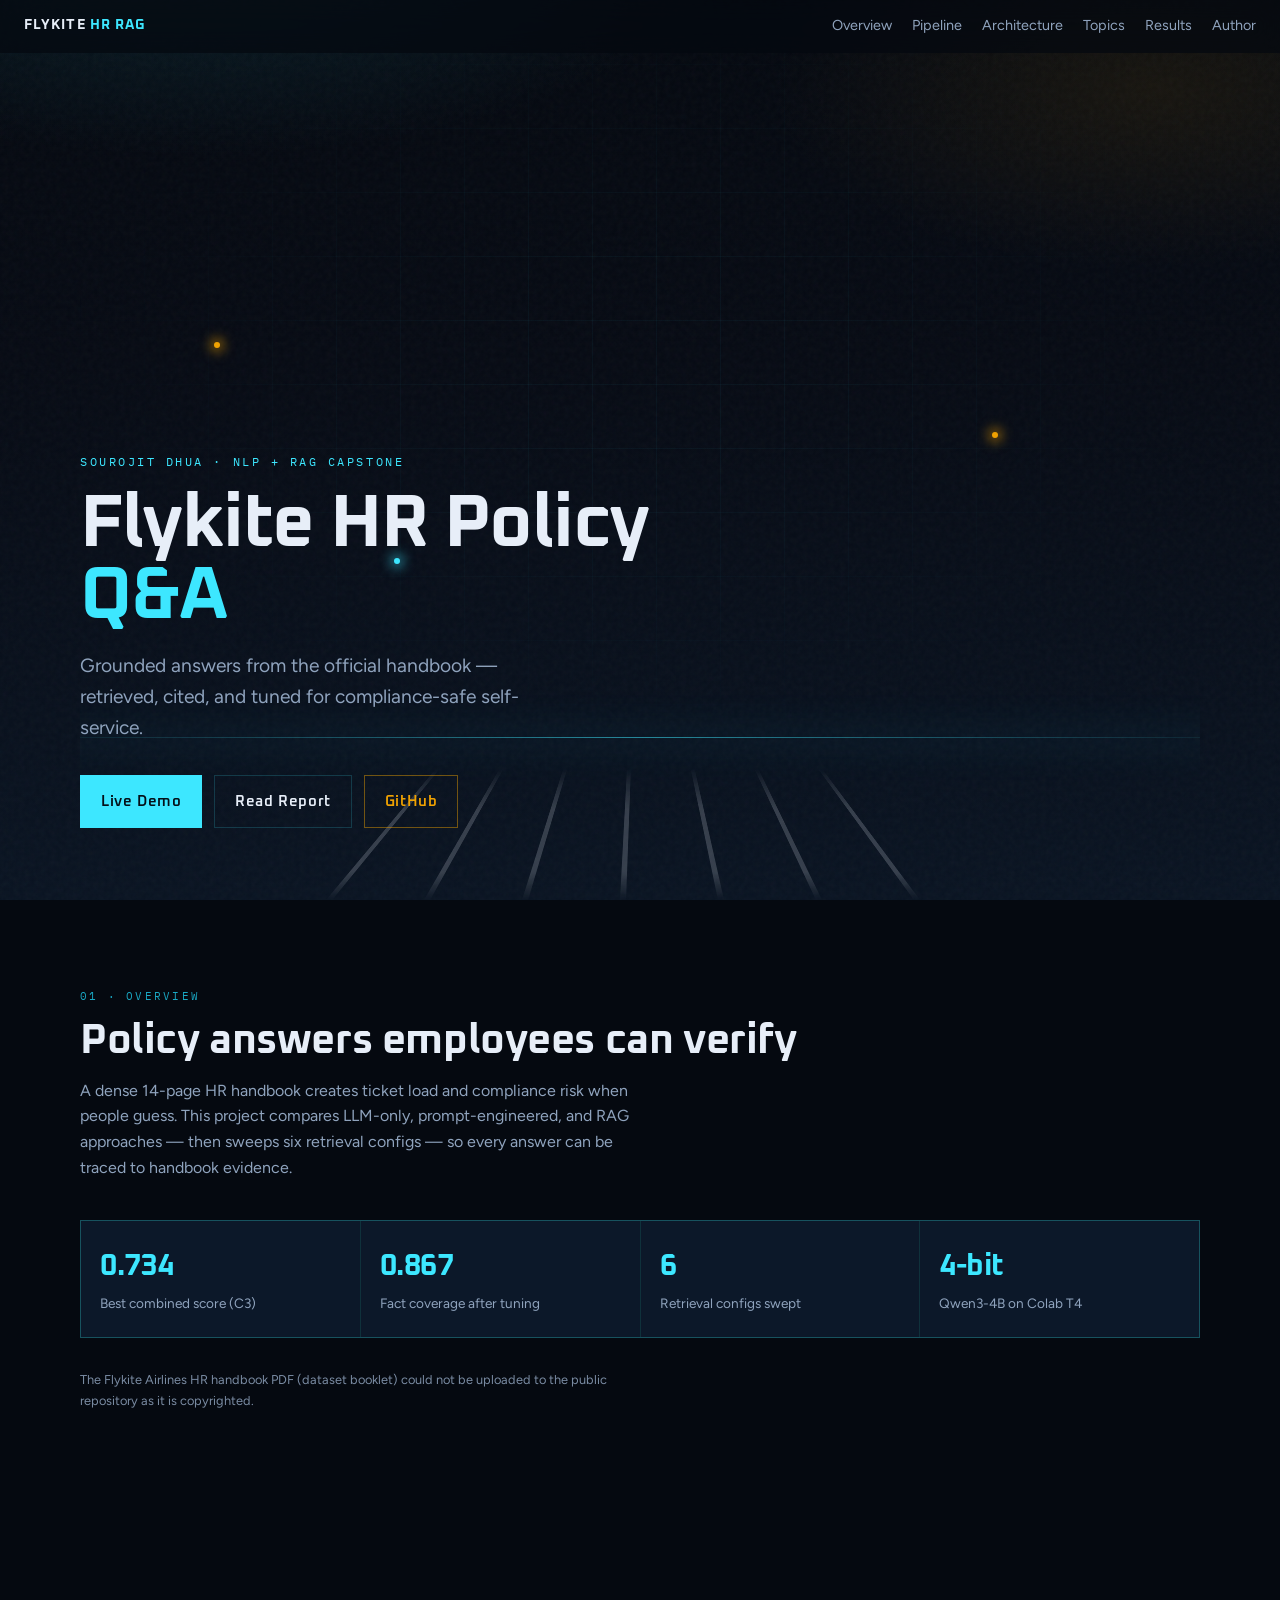
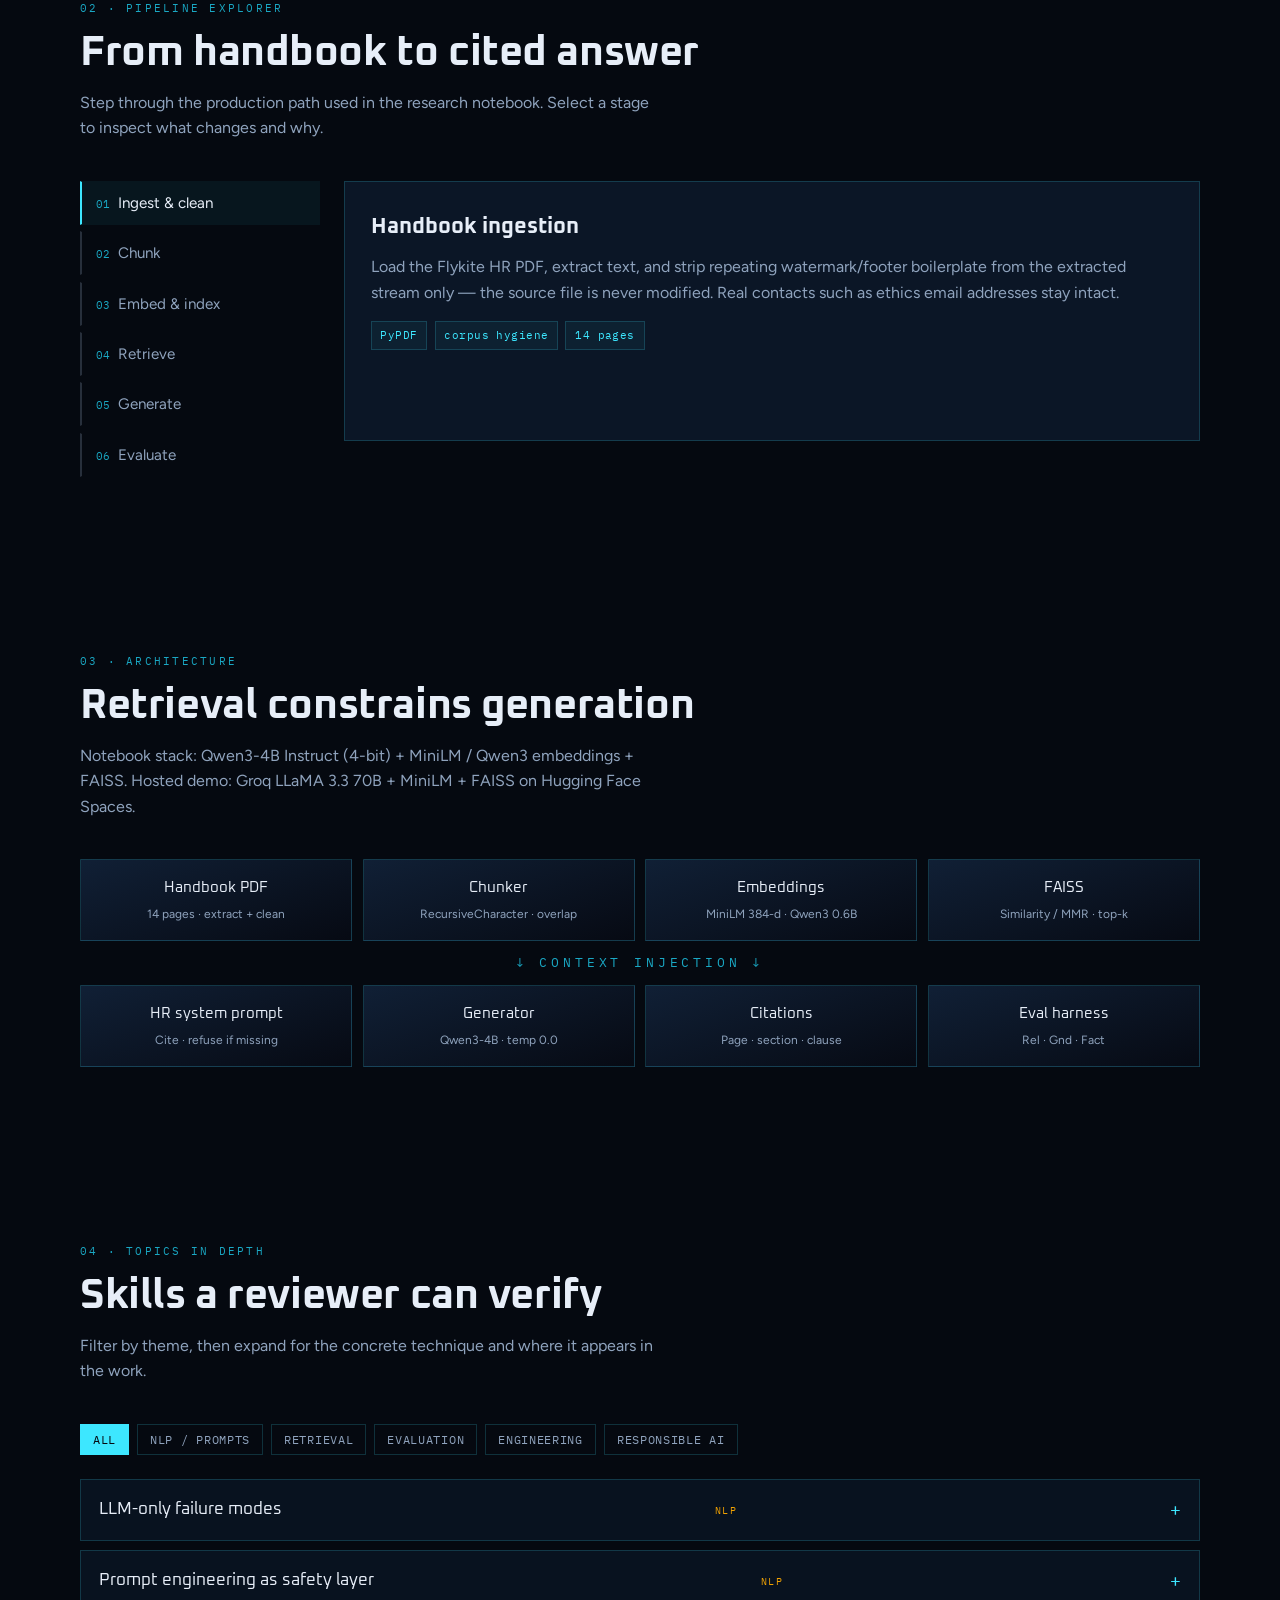
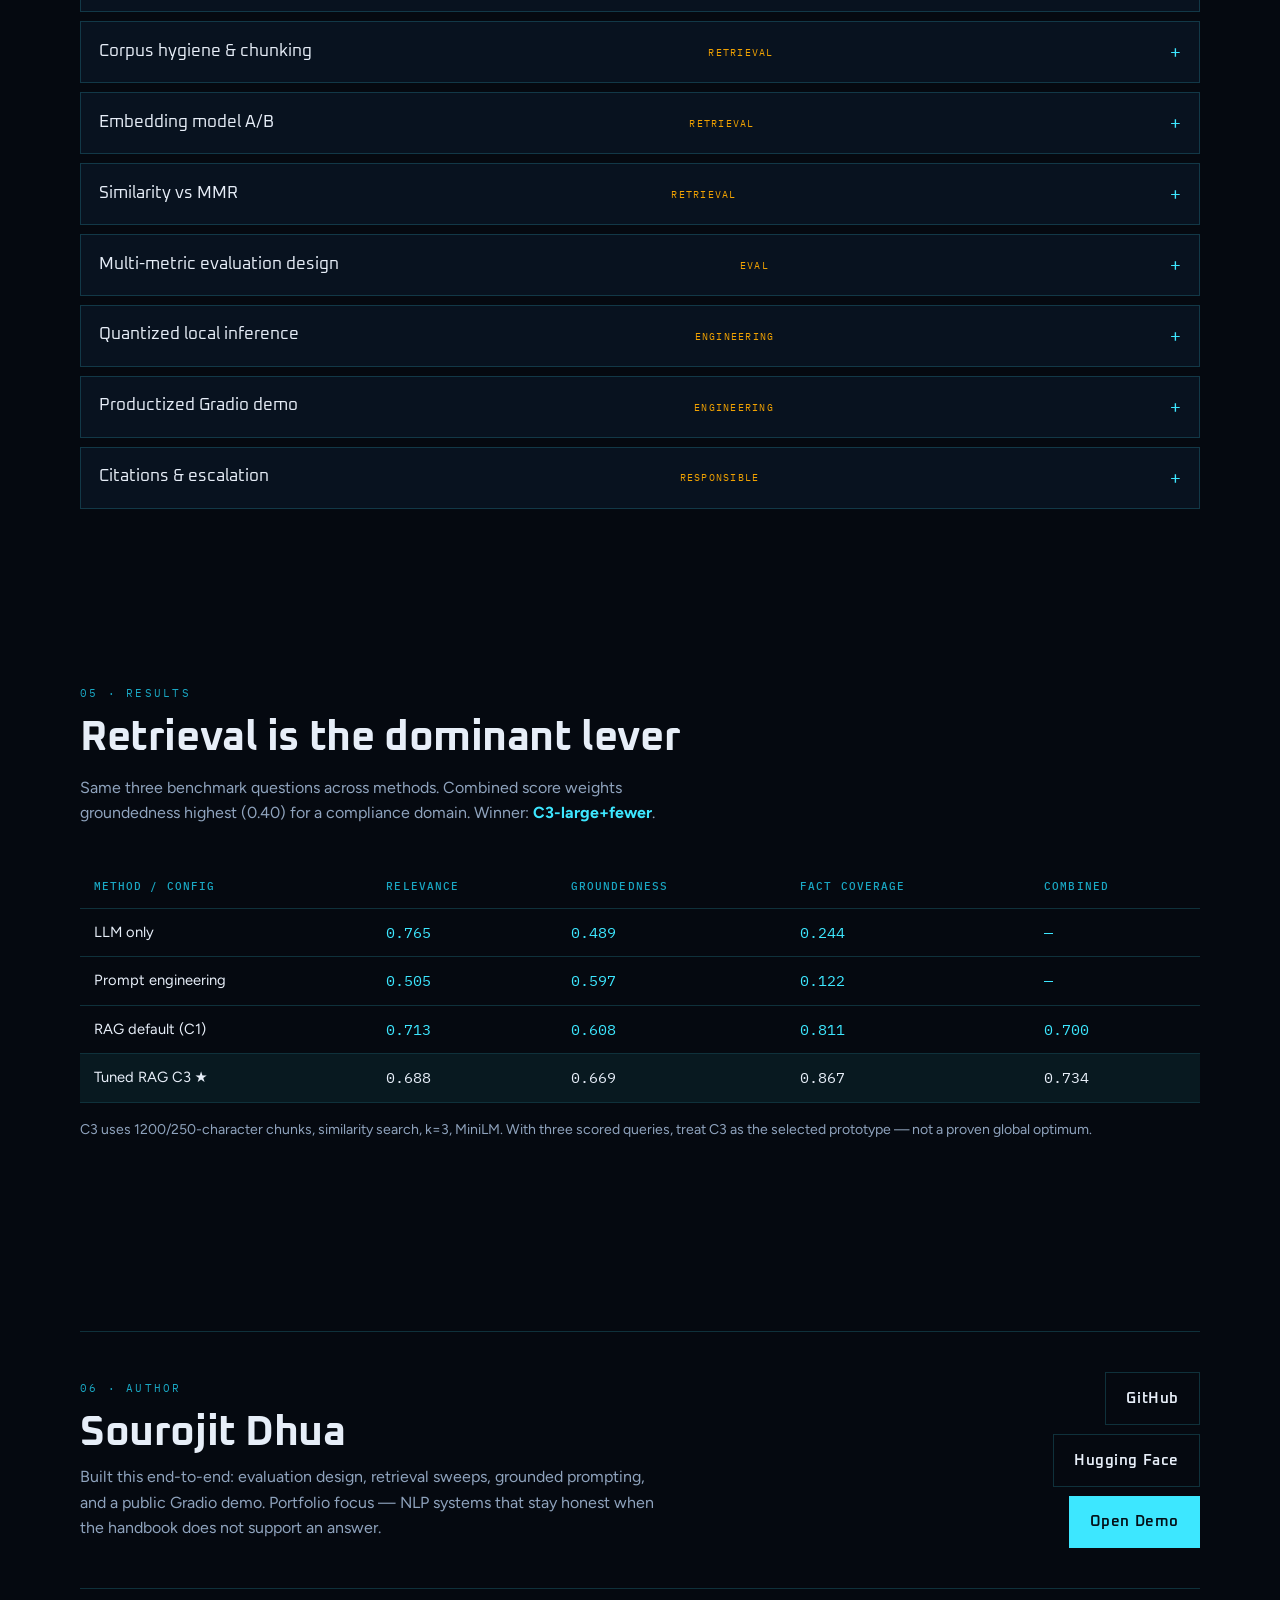
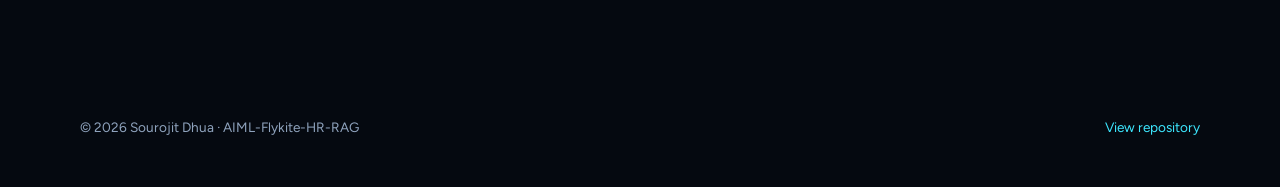
==== docs/index.html @ 06ab73fc "Publish Flykite HR RAG portfolio: README, Pages site, and capstone deliverables." ====
<!DOCTYPE html>
<html lang="en">
<head>
  <meta charset="UTF-8" />
  <meta name="viewport" content="width=device-width, initial-scale=1" />
  <title>Flykite HR Policy Q&A — Sourojit Dhua</title>
  <meta name="description" content="Grounded RAG assistant for Flykite Airlines HR policy — built by Sourojit Dhua. Retrieve, cite, comply." />
  <meta name="author" content="Sourojit Dhua" />
  <meta property="og:title" content="Flykite HR Policy Q&A — Sourojit Dhua" />
  <meta property="og:description" content="End-to-end NLP + RAG capstone: LLM baseline → prompt engineering → FAISS RAG → tuned retrieval." />
  <link rel="preconnect" href="https://fonts.googleapis.com" />
  <link rel="preconnect" href="https://fonts.gstatic.com" crossorigin />
  <link href="https://fonts.googleapis.com/css2?family=Figtree:wght@400;500;600&family=IBM+Plex+Mono:wght@400;500&family=Oxanium:wght@500;600;700&display=swap" rel="stylesheet" />
  <link rel="stylesheet" href="styles.css" />
</head>
<body>
  <nav class="site-nav" id="nav" aria-label="Primary">
    <a class="brand-mark" href="#top">Flykite <span>HR RAG</span></a>
    <button class="nav-toggle" id="navToggle" type="button" aria-expanded="false" aria-controls="navLinks">Menu</button>
    <div class="nav-links" id="navLinks">
      <a href="#overview">Overview</a>
      <a href="#pipeline">Pipeline</a>
      <a href="#architecture">Architecture</a>
      <a href="#topics">Topics</a>
      <a href="#results">Results</a>
      <a href="#author">Author</a>
    </div>
  </nav>

  <header class="hero wrap" id="top">
    <div class="hero-atmosphere" aria-hidden="true">
      <div class="grid-fade"></div>
      <div class="horizon"></div>
      <div class="runway"></div>
      <div class="beacon b1"></div>
      <div class="beacon b2"></div>
      <div class="beacon b3"></div>
    </div>
    <div class="hero-copy">
      <p class="eyebrow">Sourojit Dhua · NLP + RAG Capstone</p>
      <h1>Flykite HR Policy <span class="accent">Q&amp;A</span></h1>
      <p class="hero-lead">Grounded answers from the official handbook — retrieved, cited, and tuned for compliance-safe self-service.</p>
      <div class="cta-row">
        <a class="btn btn-primary" href="https://huggingface.co/spaces/sourojitd/airline-hr-policy-bot" target="_blank" rel="noopener">Live Demo</a>
        <a class="btn btn-ghost" href="https://github.com/sourojitd/AIML-Flykite-HR-RAG/blob/main/Sourojit_FlykiteHRPolicyQnA_FinalReport.pdf" target="_blank" rel="noopener">Read Report</a>
        <a class="btn btn-amber" href="https://github.com/sourojitd/AIML-Flykite-HR-RAG" target="_blank" rel="noopener">GitHub</a>
      </div>
    </div>
  </header>

  <main>
    <section id="overview">
      <div class="wrap reveal">
        <p class="section-label">01 · Overview</p>
        <h2>Policy answers employees can verify</h2>
        <p class="section-lead">
          A dense 14-page HR handbook creates ticket load and compliance risk when people guess.
          This project compares LLM-only, prompt-engineered, and RAG approaches — then sweeps six retrieval configs —
          so every answer can be traced to handbook evidence.
        </p>
        <div class="metric-strip">
          <div class="metric">
            <strong>0.734</strong>
            <span>Best combined score (C3)</span>
          </div>
          <div class="metric">
            <strong>0.867</strong>
            <span>Fact coverage after tuning</span>
          </div>
          <div class="metric">
            <strong>6</strong>
            <span>Retrieval configs swept</span>
          </div>
          <div class="metric">
            <strong>4-bit</strong>
            <span>Qwen3-4B on Colab T4</span>
          </div>
        </div>
        <p class="copyright-note">
          The Flykite Airlines HR handbook PDF (dataset booklet) could not be uploaded to the public repository as it is copyrighted.
        </p>
      </div>
    </section>

    <section id="pipeline">
      <div class="wrap reveal">
        <p class="section-label">02 · Pipeline explorer</p>
        <h2>From handbook to cited answer</h2>
        <p class="section-lead">Step through the production path used in the research notebook. Select a stage to inspect what changes and why.</p>
        <div class="pipeline">
          <div class="pipeline-steps" role="tablist" aria-label="Pipeline stages" id="pipelineSteps"></div>
          <div class="step-panel" role="tabpanel" id="stepPanel" aria-live="polite"></div>
        </div>
      </div>
    </section>

    <section id="architecture">
      <div class="wrap reveal">
        <p class="section-label">03 · Architecture</p>
        <h2>Retrieval constrains generation</h2>
        <p class="section-lead">
          Notebook stack: Qwen3-4B Instruct (4-bit) + MiniLM / Qwen3 embeddings + FAISS.
          Hosted demo: Groq LLaMA 3.3 70B + MiniLM + FAISS on Hugging Face Spaces.
        </p>
        <div class="arch">
          <div class="arch-row">
            <div class="arch-node">
              <div class="node-title">Handbook PDF</div>
              <div class="node-sub">14 pages · extract + clean</div>
            </div>
            <div class="arch-node">
              <div class="node-title">Chunker</div>
              <div class="node-sub">RecursiveCharacter · overlap</div>
            </div>
            <div class="arch-node">
              <div class="node-title">Embeddings</div>
              <div class="node-sub">MiniLM 384-d · Qwen3 0.6B</div>
            </div>
            <div class="arch-node">
              <div class="node-title">FAISS</div>
              <div class="node-sub">Similarity / MMR · top-k</div>
            </div>
          </div>
          <div class="arch-arrow">↓ CONTEXT INJECTION ↓</div>
          <div class="arch-row">
            <div class="arch-node">
              <div class="node-title">HR system prompt</div>
              <div class="node-sub">Cite · refuse if missing</div>
            </div>
            <div class="arch-node">
              <div class="node-title">Generator</div>
              <div class="node-sub">Qwen3-4B · temp 0.0</div>
            </div>
            <div class="arch-node">
              <div class="node-title">Citations</div>
              <div class="node-sub">Page · section · clause</div>
            </div>
            <div class="arch-node">
              <div class="node-title">Eval harness</div>
              <div class="node-sub">Rel · Gnd · Fact</div>
            </div>
          </div>
        </div>
      </div>
    </section>

    <section id="topics">
      <div class="wrap reveal">
        <p class="section-label">04 · Topics in depth</p>
        <h2>Skills a reviewer can verify</h2>
        <p class="section-lead">Filter by theme, then expand for the concrete technique and where it appears in the work.</p>
        <div class="topic-filters" id="topicFilters"></div>
        <div class="topic-list" id="topicList"></div>
      </div>
    </section>

    <section id="results">
      <div class="wrap reveal">
        <p class="section-label">05 · Results</p>
        <h2>Retrieval is the dominant lever</h2>
        <p class="section-lead">
          Same three benchmark questions across methods. Combined score weights groundedness highest
          (0.40) for a compliance domain. Winner: <strong style="color:var(--cyan)">C3-large+fewer</strong>.
        </p>
        <div style="overflow-x:auto">
          <table class="results-table">
            <thead>
              <tr>
                <th>Method / config</th>
                <th>Relevance</th>
                <th>Groundedness</th>
                <th>Fact coverage</th>
                <th>Combined</th>
              </tr>
            </thead>
            <tbody>
              <tr>
                <td>LLM only</td>
                <td class="num">0.765</td>
                <td class="num">0.489</td>
                <td class="num">0.244</td>
                <td class="num">—</td>
              </tr>
              <tr>
                <td>Prompt engineering</td>
                <td class="num">0.505</td>
                <td class="num">0.597</td>
                <td class="num">0.122</td>
                <td class="num">—</td>
              </tr>
              <tr>
                <td>RAG default (C1)</td>
                <td class="num">0.713</td>
                <td class="num">0.608</td>
                <td class="num">0.811</td>
                <td class="num">0.700</td>
              </tr>
              <tr class="winner">
                <td>Tuned RAG C3 ★</td>
                <td class="num">0.688</td>
                <td class="num">0.669</td>
                <td class="num">0.867</td>
                <td class="num">0.734</td>
              </tr>
            </tbody>
          </table>
        </div>
        <p class="note">
          C3 uses 1200/250-character chunks, similarity search, k=3, MiniLM.
          With three scored queries, treat C3 as the selected prototype — not a proven global optimum.
        </p>
      </div>
    </section>

    <section id="author">
      <div class="wrap reveal">
        <div class="author-block">
          <div>
            <p class="section-label">06 · Author</p>
            <h2>Sourojit Dhua</h2>
            <p class="section-lead" style="margin-bottom:0">
              Built this end-to-end: evaluation design, retrieval sweeps, grounded prompting, and a public Gradio demo.
              Portfolio focus — NLP systems that stay honest when the handbook does not support an answer.
            </p>
          </div>
          <div class="author-links">
            <a class="btn btn-ghost" href="https://github.com/sourojitd" target="_blank" rel="noopener">GitHub</a>
            <a class="btn btn-ghost" href="https://huggingface.co/sourojitd" target="_blank" rel="noopener">Hugging Face</a>
            <a class="btn btn-primary" href="https://huggingface.co/spaces/sourojitd/airline-hr-policy-bot" target="_blank" rel="noopener">Open Demo</a>
          </div>
        </div>
      </div>
    </section>
  </main>

  <footer class="footer wrap">
    <span>© <span id="year"></span> Sourojit Dhua · AIML-Flykite-HR-RAG</span>
    <span><a href="https://github.com/sourojitd/AIML-Flykite-HR-RAG">View repository</a></span>
  </footer>

  <script src="app.js"></script>
</body>
</html>
---- docs/styles.css ----
:root {
  --bg-deep: #050910;
  --bg: #070b14;
  --navy: #0c1829;
  --navy-2: #12233a;
  --panel: rgba(14, 28, 48, 0.72);
  --line: rgba(61, 231, 255, 0.18);
  --cyan: #3de7ff;
  --cyan-dim: #1aa8c4;
  --amber: #f0a202;
  --cloud: #e7eef8;
  --muted: #8fa3bd;
  --danger: #ff6b6b;
  --ok: #3dd68c;
  --display: "Oxanium", system-ui, sans-serif;
  --body: "Figtree", system-ui, sans-serif;
  --mono: "IBM Plex Mono", ui-monospace, monospace;
  --radius: 2px;
  --max: 1120px;
}

*,
*::before,
*::after {
  box-sizing: border-box;
}

html {
  scroll-behavior: smooth;
}

body {
  margin: 0;
  min-height: 100vh;
  font-family: var(--body);
  color: var(--cloud);
  background: var(--bg-deep);
  line-height: 1.6;
  overflow-x: hidden;
}

body::before {
  content: "";
  position: fixed;
  inset: 0;
  pointer-events: none;
  z-index: 0;
  background:
    radial-gradient(ellipse 80% 50% at 15% -10%, rgba(61, 231, 255, 0.12), transparent 55%),
    radial-gradient(ellipse 60% 40% at 90% 10%, rgba(240, 162, 2, 0.08), transparent 50%),
    linear-gradient(180deg, #050910 0%, #070b14 40%, #0a1422 100%);
}

body::after {
  content: "";
  position: fixed;
  inset: 0;
  pointer-events: none;
  z-index: 1;
  opacity: 0.035;
  background-image: url("data:image/svg+xml,%3Csvg viewBox='0 0 200 200' xmlns='http://www.w3.org/2000/svg'%3E%3Cfilter id='n'%3E%3CfeTurbulence type='fractalNoise' baseFrequency='0.85' numOctaves='3' stitchTiles='stitch'/%3E%3C/filter%3E%3Crect width='100%25' height='100%25' filter='url(%23n)'/%3E%3C/svg%3E");
}

a {
  color: var(--cyan);
  text-decoration: none;
}

a:hover {
  color: #7ef0ff;
}

img {
  max-width: 100%;
}

.wrap {
  width: min(var(--max), calc(100% - 2.5rem));
  margin-inline: auto;
}

.site-nav {
  position: fixed;
  top: 0;
  left: 0;
  right: 0;
  z-index: 50;
  display: flex;
  align-items: center;
  justify-content: space-between;
  padding: 0.9rem 1.5rem;
  background: rgba(5, 9, 16, 0.72);
  backdrop-filter: blur(14px);
  border-bottom: 1px solid transparent;
  transition: border-color 0.3s ease, background 0.3s ease;
}

.site-nav.scrolled {
  border-bottom-color: var(--line);
  background: rgba(5, 9, 16, 0.9);
}

.brand-mark {
  font-family: var(--display);
  font-weight: 700;
  letter-spacing: 0.08em;
  text-transform: uppercase;
  font-size: 0.85rem;
  color: var(--cloud);
}

.brand-mark span {
  color: var(--cyan);
}

.nav-links {
  display: flex;
  gap: 1.25rem;
  font-size: 0.9rem;
}

.nav-links a {
  color: var(--muted);
}

.nav-links a:hover {
  color: var(--cyan);
}

.nav-toggle {
  display: none;
  background: none;
  border: 1px solid var(--line);
  color: var(--cloud);
  padding: 0.4rem 0.7rem;
  font-family: var(--mono);
  font-size: 0.75rem;
  cursor: pointer;
}

/* —— Hero —— */
.hero {
  position: relative;
  z-index: 2;
  min-height: 100vh;
  min-height: 100dvh;
  display: grid;
  align-items: end;
  padding: 7rem 0 4.5rem;
  isolation: isolate;
}

.hero-atmosphere {
  position: absolute;
  inset: 0;
  z-index: -1;
  overflow: hidden;
}

.hero-atmosphere .horizon {
  position: absolute;
  left: -10%;
  right: -10%;
  bottom: 18%;
  height: 1px;
  background: linear-gradient(90deg, transparent, rgba(61, 231, 255, 0.55), transparent);
  box-shadow: 0 0 40px 2px rgba(61, 231, 255, 0.25);
}

.hero-atmosphere .runway {
  position: absolute;
  left: 50%;
  bottom: 0;
  width: min(70vw, 720px);
  height: 42%;
  transform: translateX(-50%) perspective(600px) rotateX(58deg);
  transform-origin: bottom center;
  background:
    repeating-linear-gradient(
      90deg,
      transparent 0 46px,
      rgba(231, 238, 248, 0.55) 46px 52px,
      transparent 52px 98px
    );
  mask-image: linear-gradient(180deg, transparent, #000 40%, #000 85%, transparent);
  opacity: 0.35;
  animation: runway-scroll 4.5s linear infinite;
}

.hero-atmosphere .beacon {
  position: absolute;
  width: 6px;
  height: 6px;
  border-radius: 50%;
  background: var(--amber);
  box-shadow: 0 0 12px 4px rgba(240, 162, 2, 0.55);
  animation: blink 2.4s ease-in-out infinite;
}

.hero-atmosphere .beacon.b1 { left: 12%; top: 38%; animation-delay: 0s; }
.hero-atmosphere .beacon.b2 { right: 18%; top: 48%; animation-delay: 0.8s; }
.hero-atmosphere .beacon.b3 { left: 28%; top: 62%; animation-delay: 1.4s; background: var(--cyan); box-shadow: 0 0 12px 4px rgba(61, 231, 255, 0.5); }

.hero-atmosphere .grid-fade {
  position: absolute;
  inset: 0;
  background-image:
    linear-gradient(rgba(61, 231, 255, 0.04) 1px, transparent 1px),
    linear-gradient(90deg, rgba(61, 231, 255, 0.04) 1px, transparent 1px);
  background-size: 64px 64px;
  mask-image: radial-gradient(ellipse 70% 60% at 50% 40%, #000 20%, transparent 75%);
}

.hero-copy {
  max-width: 720px;
}

.eyebrow {
  font-family: var(--mono);
  font-size: 0.72rem;
  letter-spacing: 0.22em;
  text-transform: uppercase;
  color: var(--cyan);
  margin: 0 0 1.1rem;
}

.hero h1 {
  font-family: var(--display);
  font-weight: 700;
  font-size: clamp(2.6rem, 7vw, 4.6rem);
  line-height: 0.98;
  letter-spacing: -0.02em;
  margin: 0 0 1.1rem;
  text-wrap: balance;
}

.hero h1 .accent {
  color: var(--cyan);
  display: block;
}

.hero-lead {
  font-size: clamp(1.05rem, 2vw, 1.2rem);
  color: var(--muted);
  max-width: 38ch;
  margin: 0 0 2rem;
}

.cta-row {
  display: flex;
  flex-wrap: wrap;
  gap: 0.75rem;
}

.btn {
  display: inline-flex;
  align-items: center;
  gap: 0.45rem;
  padding: 0.85rem 1.25rem;
  font-family: var(--display);
  font-weight: 600;
  font-size: 0.92rem;
  letter-spacing: 0.04em;
  border: 1px solid transparent;
  cursor: pointer;
  transition: transform 0.2s ease, background 0.2s ease, border-color 0.2s ease, color 0.2s ease;
}

.btn:hover {
  transform: translateY(-2px);
}

.btn-primary {
  background: var(--cyan);
  color: #041018;
  border-color: var(--cyan);
}

.btn-primary:hover {
  color: #041018;
  background: #7ef0ff;
}

.btn-ghost {
  background: transparent;
  color: var(--cloud);
  border-color: var(--line);
}

.btn-ghost:hover {
  border-color: var(--cyan);
  color: var(--cyan);
}

.btn-amber {
  background: transparent;
  color: var(--amber);
  border-color: rgba(240, 162, 2, 0.45);
}

.btn-amber:hover {
  background: rgba(240, 162, 2, 0.12);
  color: var(--amber);
}

/* —— Sections —— */
section {
  position: relative;
  z-index: 2;
  padding: 5.5rem 0;
}

.section-label {
  font-family: var(--mono);
  font-size: 0.7rem;
  letter-spacing: 0.2em;
  text-transform: uppercase;
  color: var(--cyan-dim);
  margin: 0 0 0.75rem;
}

section h2 {
  font-family: var(--display);
  font-size: clamp(1.8rem, 4vw, 2.6rem);
  letter-spacing: -0.01em;
  margin: 0 0 0.75rem;
  line-height: 1.15;
}

.section-lead {
  color: var(--muted);
  max-width: 58ch;
  margin: 0 0 2.5rem;
}

.reveal {
  opacity: 0;
  transform: translateY(28px);
  transition: opacity 0.7s ease, transform 0.7s ease;
}

.reveal.visible {
  opacity: 1;
  transform: none;
}

/* Overview metrics */
.metric-strip {
  display: grid;
  grid-template-columns: repeat(4, 1fr);
  gap: 1px;
  background: var(--line);
  border: 1px solid var(--line);
}

.metric {
  background: var(--navy);
  padding: 1.35rem 1.2rem;
}

.metric strong {
  display: block;
  font-family: var(--display);
  font-size: 1.85rem;
  color: var(--cyan);
  letter-spacing: -0.02em;
}

.metric span {
  font-size: 0.85rem;
  color: var(--muted);
}

/* Pipeline explorer */
.pipeline {
  display: grid;
  grid-template-columns: minmax(180px, 240px) 1fr;
  gap: 1.5rem;
  align-items: start;
}

.pipeline-steps {
  display: flex;
  flex-direction: column;
  gap: 0.4rem;
}

.step-btn {
  text-align: left;
  background: transparent;
  border: 1px solid transparent;
  border-left: 2px solid rgba(143, 163, 189, 0.25);
  color: var(--muted);
  padding: 0.75rem 0.9rem;
  font-family: var(--body);
  font-size: 0.95rem;
  cursor: pointer;
  transition: all 0.2s ease;
}

.step-btn .idx {
  font-family: var(--mono);
  font-size: 0.7rem;
  color: var(--cyan-dim);
  margin-right: 0.5rem;
}

.step-btn:hover,
.step-btn.active {
  color: var(--cloud);
  border-left-color: var(--cyan);
  background: rgba(61, 231, 255, 0.06);
}

.step-panel {
  background: var(--panel);
  border: 1px solid var(--line);
  padding: 1.75rem 1.6rem;
  min-height: 260px;
}

.step-panel h3 {
  font-family: var(--display);
  margin: 0 0 0.6rem;
  font-size: 1.35rem;
}

.step-panel p {
  margin: 0 0 1rem;
  color: var(--muted);
}

.tag-row {
  display: flex;
  flex-wrap: wrap;
  gap: 0.45rem;
}

.tag {
  font-family: var(--mono);
  font-size: 0.68rem;
  letter-spacing: 0.04em;
  padding: 0.3rem 0.55rem;
  border: 1px solid var(--line);
  color: var(--cyan);
  background: rgba(61, 231, 255, 0.05);
}

/* Architecture diagram */
.arch {
  display: grid;
  gap: 0.75rem;
}

.arch-row {
  display: grid;
  grid-template-columns: repeat(auto-fit, minmax(140px, 1fr));
  gap: 0.65rem;
}

.arch-node {
  border: 1px solid var(--line);
  background: linear-gradient(160deg, rgba(18, 35, 58, 0.9), rgba(7, 11, 20, 0.9));
  padding: 1rem 0.9rem;
  text-align: center;
  transition: border-color 0.25s ease, transform 0.25s ease;
}

.arch-node:hover {
  border-color: rgba(61, 231, 255, 0.55);
  transform: translateY(-3px);
}

.arch-node .node-title {
  font-family: var(--display);
  font-size: 0.95rem;
  margin-bottom: 0.25rem;
}

.arch-node .node-sub {
  font-size: 0.75rem;
  color: var(--muted);
}

.arch-arrow {
  text-align: center;
  font-family: var(--mono);
  color: var(--cyan-dim);
  font-size: 0.8rem;
  letter-spacing: 0.3em;
}

/* Topics */
.topic-filters {
  display: flex;
  flex-wrap: wrap;
  gap: 0.5rem;
  margin-bottom: 1.5rem;
}

.filter-chip {
  font-family: var(--mono);
  font-size: 0.72rem;
  letter-spacing: 0.06em;
  text-transform: uppercase;
  padding: 0.45rem 0.75rem;
  border: 1px solid var(--line);
  background: transparent;
  color: var(--muted);
  cursor: pointer;
  transition: all 0.2s ease;
}

.filter-chip:hover,
.filter-chip.active {
  color: var(--bg-deep);
  background: var(--cyan);
  border-color: var(--cyan);
}

.topic-list {
  display: flex;
  flex-direction: column;
  gap: 0.55rem;
}

.topic {
  border: 1px solid var(--line);
  background: rgba(12, 24, 41, 0.65);
}

.topic.hidden {
  display: none;
}

.topic summary {
  list-style: none;
  cursor: pointer;
  padding: 1rem 1.15rem;
  display: flex;
  justify-content: space-between;
  gap: 1rem;
  align-items: center;
  font-family: var(--display);
  font-size: 1.05rem;
}

.topic summary::-webkit-details-marker {
  display: none;
}

.topic summary::after {
  content: "+";
  font-family: var(--mono);
  color: var(--cyan);
  font-size: 1.1rem;
}

.topic[open] summary::after {
  content: "−";
}

.topic .body {
  padding: 0 1.15rem 1.15rem;
  color: var(--muted);
  border-top: 1px solid rgba(61, 231, 255, 0.08);
}

.topic .body p {
  margin: 0.85rem 0 0;
}

.topic .cat {
  font-family: var(--mono);
  font-size: 0.65rem;
  letter-spacing: 0.12em;
  text-transform: uppercase;
  color: var(--amber);
}

/* Results table */
.results-table {
  width: 100%;
  border-collapse: collapse;
  font-size: 0.92rem;
}

.results-table th,
.results-table td {
  padding: 0.75rem 0.85rem;
  border-bottom: 1px solid var(--line);
  text-align: left;
}

.results-table th {
  font-family: var(--mono);
  font-size: 0.7rem;
  letter-spacing: 0.1em;
  text-transform: uppercase;
  color: var(--cyan-dim);
  font-weight: 500;
}

.results-table tr.winner td {
  color: var(--cloud);
  background: rgba(61, 231, 255, 0.07);
}

.results-table .num {
  font-family: var(--mono);
  color: var(--cyan);
}

.note {
  margin-top: 1rem;
  font-size: 0.88rem;
  color: var(--muted);
}

/* Author */
.author-block {
  display: grid;
  grid-template-columns: 1fr auto;
  gap: 2rem;
  align-items: center;
  border-top: 1px solid var(--line);
  border-bottom: 1px solid var(--line);
  padding: 2.5rem 0;
}

.author-block h2 {
  margin-bottom: 0.4rem;
}

.author-links {
  display: flex;
  flex-direction: column;
  gap: 0.55rem;
  align-items: flex-end;
}

.footer {
  position: relative;
  z-index: 2;
  padding: 2.5rem 0 3rem;
  color: var(--muted);
  font-size: 0.85rem;
  display: flex;
  flex-wrap: wrap;
  justify-content: space-between;
  gap: 1rem;
}

.copyright-note {
  font-size: 0.8rem;
  color: var(--muted);
  opacity: 0.85;
  margin-top: 2rem;
  max-width: 70ch;
}

@keyframes runway-scroll {
  from { background-position: 0 0; }
  to { background-position: 0 48px; }
}

@keyframes blink {
  0%, 100% { opacity: 0.25; transform: scale(0.85); }
  50% { opacity: 1; transform: scale(1.15); }
}

@media (max-width: 820px) {
  .nav-links {
    display: none;
    position: absolute;
    top: 100%;
    left: 0;
    right: 0;
    flex-direction: column;
    padding: 1rem 1.5rem 1.25rem;
    background: rgba(5, 9, 16, 0.96);
    border-bottom: 1px solid var(--line);
  }

  .nav-links.open {
    display: flex;
  }

  .nav-toggle {
    display: block;
  }

  .metric-strip {
    grid-template-columns: 1fr 1fr;
  }

  .pipeline {
    grid-template-columns: 1fr;
  }

  .pipeline-steps {
    flex-direction: row;
    overflow-x: auto;
    padding-bottom: 0.35rem;
  }

  .step-btn {
    white-space: nowrap;
    border-left: none;
    border-bottom: 2px solid rgba(143, 163, 189, 0.25);
  }

  .step-btn.active {
    border-bottom-color: var(--cyan);
  }

  .author-block {
    grid-template-columns: 1fr;
  }

  .author-links {
    align-items: flex-start;
  }
}

@media (prefers-reduced-motion: reduce) {
  *,
  *::before,
  *::after {
    animation: none !important;
    transition: none !important;
  }

  .reveal {
    opacity: 1;
    transform: none;
  }
}
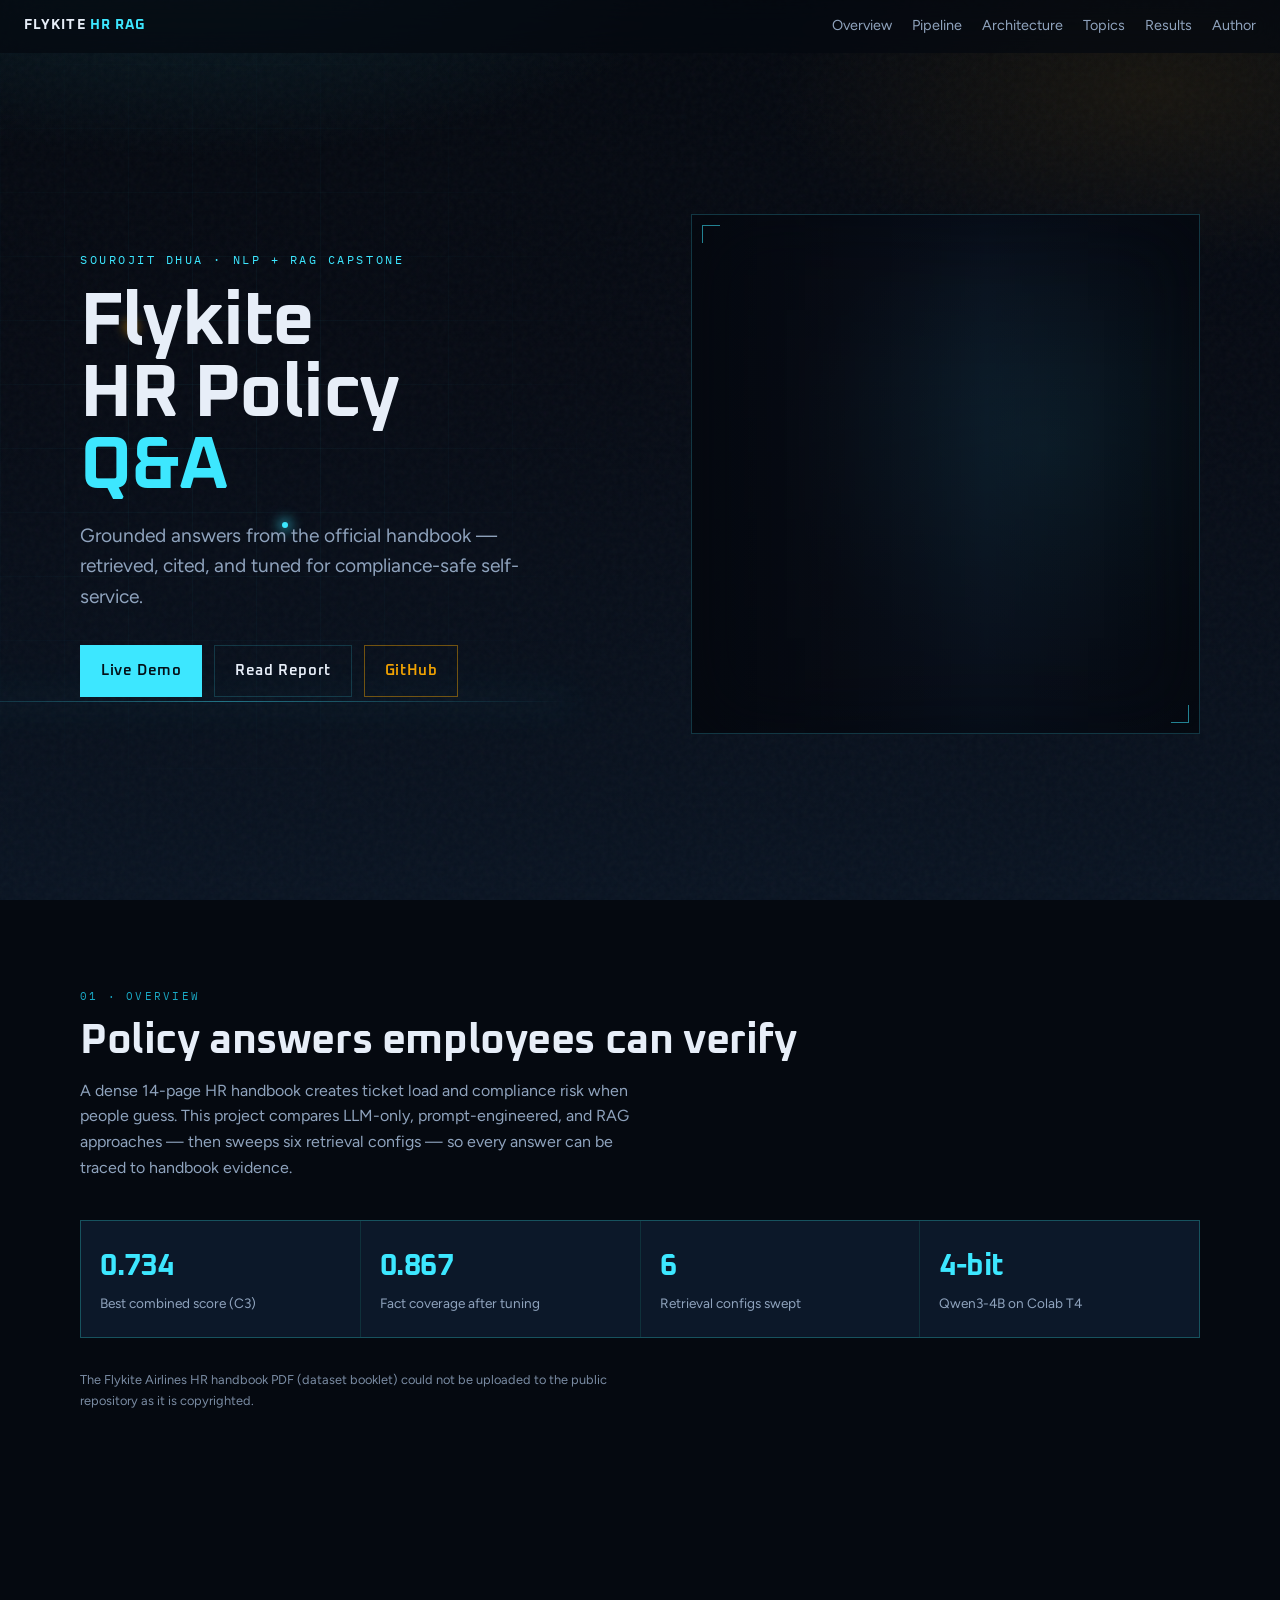
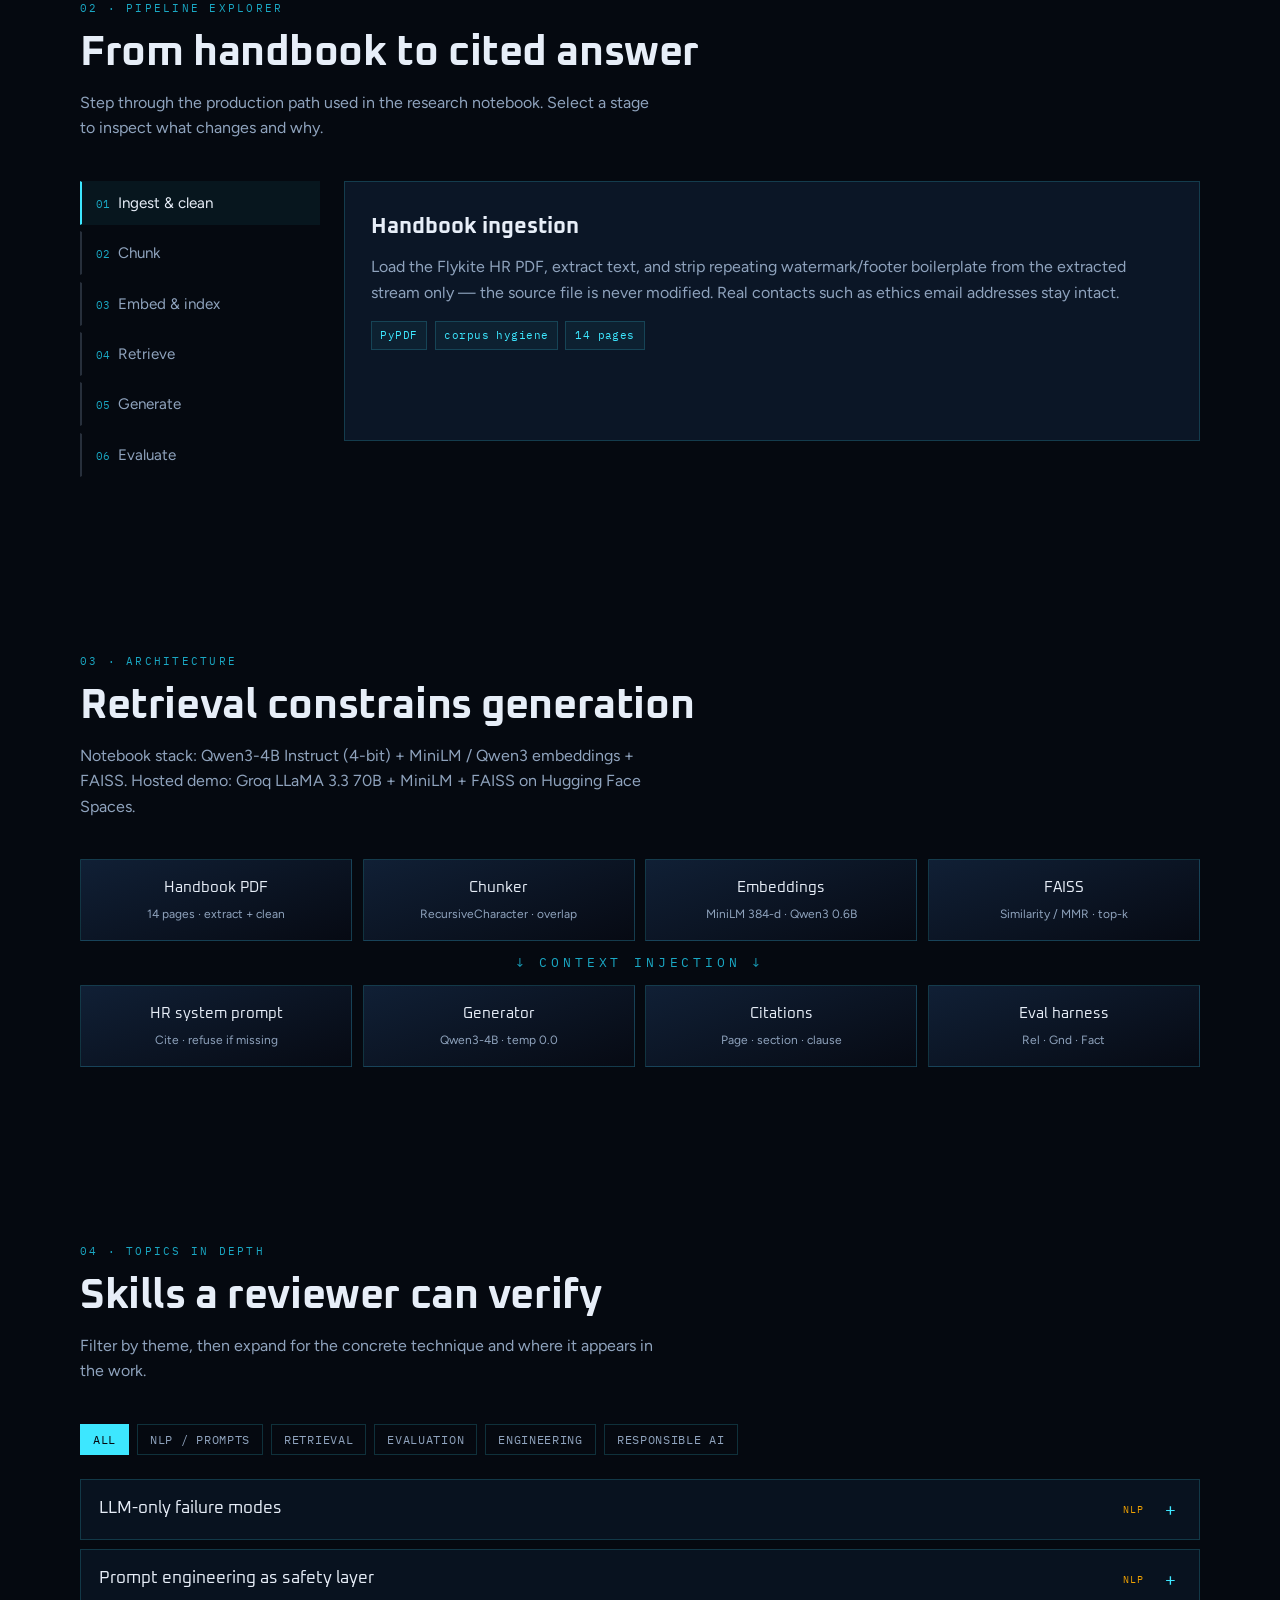
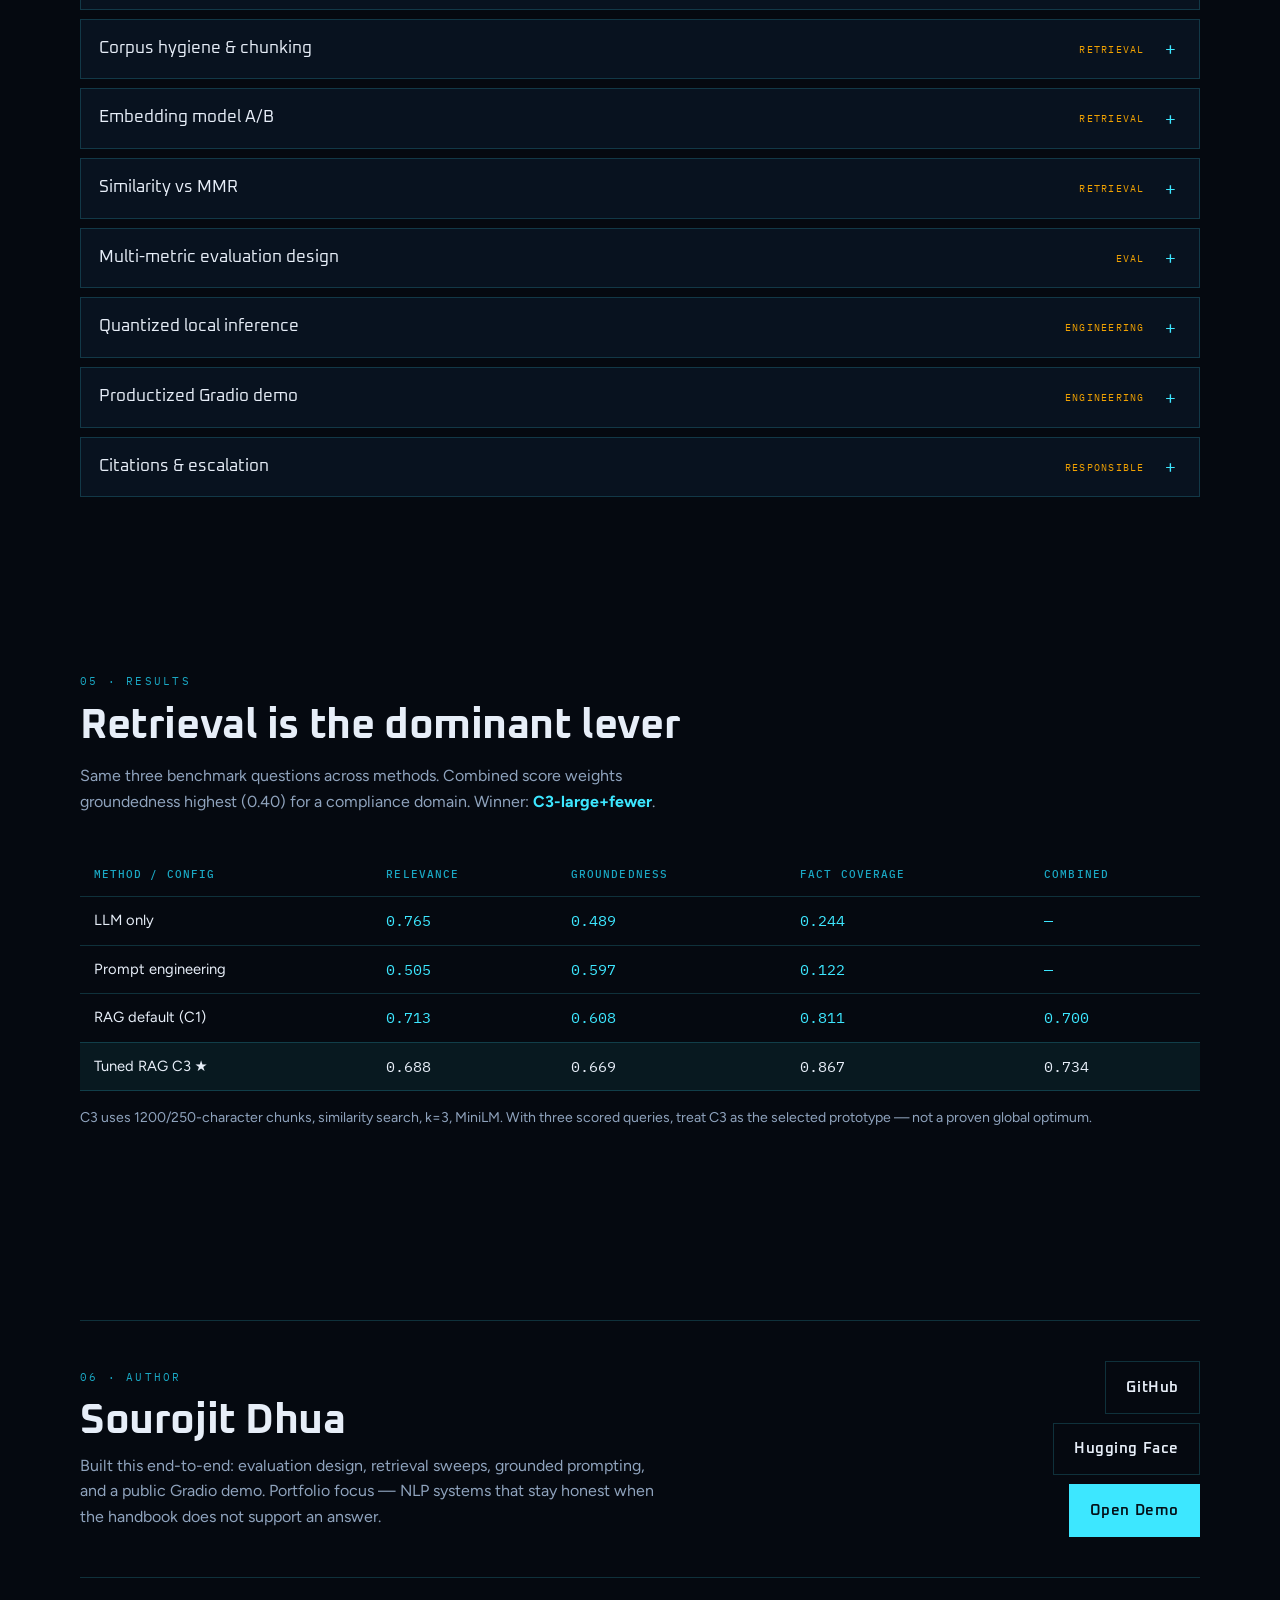
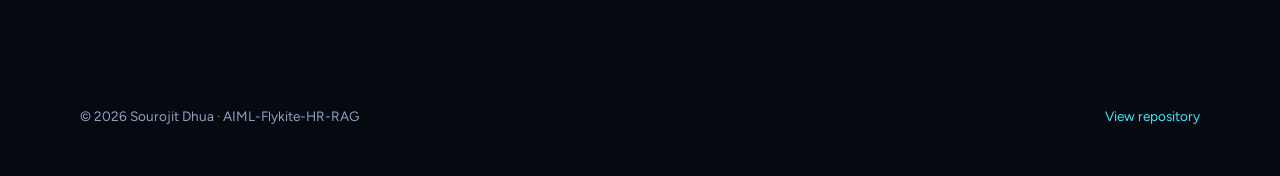
==== commit d5483563: "Add looping takeoff video on hero right and align topic category column." ====
--- a/docs/index.html
+++ b/docs/index.html
@@ -27,23 +27,36 @@
     </div>
   </nav>
 
-  <header class="hero wrap" id="top">
+  <header class="hero" id="top">
     <div class="hero-atmosphere" aria-hidden="true">
       <div class="grid-fade"></div>
       <div class="horizon"></div>
-      <div class="runway"></div>
       <div class="beacon b1"></div>
-      <div class="beacon b2"></div>
       <div class="beacon b3"></div>
     </div>
-    <div class="hero-copy">
-      <p class="eyebrow">Sourojit Dhua · NLP + RAG Capstone</p>
-      <h1>Flykite HR Policy <span class="accent">Q&amp;A</span></h1>
-      <p class="hero-lead">Grounded answers from the official handbook — retrieved, cited, and tuned for compliance-safe self-service.</p>
-      <div class="cta-row">
-        <a class="btn btn-primary" href="https://huggingface.co/spaces/sourojitd/airline-hr-policy-bot" target="_blank" rel="noopener">Live Demo</a>
-        <a class="btn btn-ghost" href="https://github.com/sourojitd/AIML-Flykite-HR-RAG/blob/main/Sourojit_FlykiteHRPolicyQnA_FinalReport.pdf" target="_blank" rel="noopener">Read Report</a>
-        <a class="btn btn-amber" href="https://github.com/sourojitd/AIML-Flykite-HR-RAG" target="_blank" rel="noopener">GitHub</a>
+    <div class="hero-stage wrap">
+      <div class="hero-copy">
+        <p class="eyebrow">Sourojit Dhua · NLP + RAG Capstone</p>
+        <h1>Flykite HR Policy <span class="accent">Q&amp;A</span></h1>
+        <p class="hero-lead">Grounded answers from the official handbook — retrieved, cited, and tuned for compliance-safe self-service.</p>
+        <div class="cta-row">
+          <a class="btn btn-primary" href="https://huggingface.co/spaces/sourojitd/airline-hr-policy-bot" target="_blank" rel="noopener">Live Demo</a>
+          <a class="btn btn-ghost" href="https://github.com/sourojitd/AIML-Flykite-HR-RAG/blob/main/Sourojit_FlykiteHRPolicyQnA_FinalReport.pdf" target="_blank" rel="noopener">Read Report</a>
+          <a class="btn btn-amber" href="https://github.com/sourojitd/AIML-Flykite-HR-RAG" target="_blank" rel="noopener">GitHub</a>
+        </div>
+      </div>
+      <div class="hero-flight" aria-hidden="true">
+        <video
+          id="takeoffVideo"
+          class="hero-flight-video"
+          src="assets/plane-takeoff-loop.mp4"
+          autoplay
+          muted
+          playsinline
+          preload="auto"
+        ></video>
+        <div class="hero-flight-wash"></div>
+        <div class="hero-flight-frame"></div>
       </div>
     </div>
   </header>
--- a/docs/styles.css
+++ b/docs/styles.css
@@ -145,46 +145,38 @@
   min-height: 100vh;
   min-height: 100dvh;
   display: grid;
-  align-items: end;
-  padding: 7rem 0 4.5rem;
+  align-items: center;
+  padding: 6.5rem 0 3.5rem;
   isolation: isolate;
+  overflow: hidden;
+}
+
+.hero-stage {
+  position: relative;
+  z-index: 2;
+  display: grid;
+  grid-template-columns: minmax(0, 1.05fr) minmax(280px, 0.95fr);
+  gap: clamp(1.5rem, 4vw, 3rem);
+  align-items: center;
+  width: min(var(--max), calc(100% - 2.5rem));
 }
 
 .hero-atmosphere {
   position: absolute;
   inset: 0;
-  z-index: -1;
+  z-index: 0;
   overflow: hidden;
+  pointer-events: none;
 }
 
 .hero-atmosphere .horizon {
   position: absolute;
   left: -10%;
-  right: -10%;
-  bottom: 18%;
+  width: 55%;
+  bottom: 22%;
   height: 1px;
-  background: linear-gradient(90deg, transparent, rgba(61, 231, 255, 0.55), transparent);
-  box-shadow: 0 0 40px 2px rgba(61, 231, 255, 0.25);
-}
-
-.hero-atmosphere .runway {
-  position: absolute;
-  left: 50%;
-  bottom: 0;
-  width: min(70vw, 720px);
-  height: 42%;
-  transform: translateX(-50%) perspective(600px) rotateX(58deg);
-  transform-origin: bottom center;
-  background:
-    repeating-linear-gradient(
-      90deg,
-      transparent 0 46px,
-      rgba(231, 238, 248, 0.55) 46px 52px,
-      transparent 52px 98px
-    );
-  mask-image: linear-gradient(180deg, transparent, #000 40%, #000 85%, transparent);
-  opacity: 0.35;
-  animation: runway-scroll 4.5s linear infinite;
+  background: linear-gradient(90deg, transparent, rgba(61, 231, 255, 0.45), transparent);
+  box-shadow: 0 0 40px 2px rgba(61, 231, 255, 0.2);
 }
 
 .hero-atmosphere .beacon {
@@ -197,22 +189,91 @@
   animation: blink 2.4s ease-in-out infinite;
 }
 
-.hero-atmosphere .beacon.b1 { left: 12%; top: 38%; animation-delay: 0s; }
-.hero-atmosphere .beacon.b2 { right: 18%; top: 48%; animation-delay: 0.8s; }
-.hero-atmosphere .beacon.b3 { left: 28%; top: 62%; animation-delay: 1.4s; background: var(--cyan); box-shadow: 0 0 12px 4px rgba(61, 231, 255, 0.5); }
+.hero-atmosphere .beacon.b1 { left: 10%; top: 36%; animation-delay: 0s; }
+.hero-atmosphere .beacon.b3 { left: 22%; top: 58%; animation-delay: 1.4s; background: var(--cyan); box-shadow: 0 0 12px 4px rgba(61, 231, 255, 0.5); }
 
 .hero-atmosphere .grid-fade {
   position: absolute;
   inset: 0;
+  width: 58%;
   background-image:
     linear-gradient(rgba(61, 231, 255, 0.04) 1px, transparent 1px),
     linear-gradient(90deg, rgba(61, 231, 255, 0.04) 1px, transparent 1px);
   background-size: 64px 64px;
-  mask-image: radial-gradient(ellipse 70% 60% at 50% 40%, #000 20%, transparent 75%);
+  mask-image: radial-gradient(ellipse 80% 70% at 30% 45%, #000 15%, transparent 75%);
 }
 
 .hero-copy {
-  max-width: 720px;
+  max-width: 560px;
+  position: relative;
+  z-index: 3;
+}
+
+.hero-flight {
+  position: relative;
+  min-height: min(62vh, 520px);
+  border: 1px solid rgba(61, 231, 255, 0.2);
+  background: #070b14;
+  overflow: hidden;
+  isolation: isolate;
+}
+
+.hero-flight-video {
+  position: absolute;
+  inset: 0;
+  width: 100%;
+  height: 100%;
+  object-fit: cover;
+  object-position: center 40%;
+  transform: scale(1.06);
+  filter: saturate(0.75) contrast(1.05) brightness(0.78);
+  transition: opacity 0.55s ease;
+}
+
+.hero-flight-video.is-fading {
+  opacity: 0;
+}
+
+.hero-flight-wash {
+  position: absolute;
+  inset: 0;
+  z-index: 1;
+  pointer-events: none;
+  background:
+    linear-gradient(90deg, rgba(5, 9, 16, 0.92) 0%, rgba(7, 11, 20, 0.55) 28%, rgba(12, 24, 41, 0.42) 58%, rgba(5, 9, 16, 0.55) 100%),
+    linear-gradient(180deg, rgba(5, 9, 16, 0.35) 0%, transparent 30%, rgba(5, 9, 16, 0.55) 100%),
+    radial-gradient(ellipse 80% 70% at 70% 45%, rgba(61, 231, 255, 0.12), transparent 65%);
+  mix-blend-mode: normal;
+}
+
+.hero-flight-frame {
+  position: absolute;
+  inset: 0;
+  z-index: 2;
+  pointer-events: none;
+  box-shadow: inset 0 0 80px rgba(5, 9, 16, 0.55);
+}
+
+.hero-flight-frame::before,
+.hero-flight-frame::after {
+  content: "";
+  position: absolute;
+  width: 18px;
+  height: 18px;
+  border-color: rgba(61, 231, 255, 0.55);
+  border-style: solid;
+}
+
+.hero-flight-frame::before {
+  top: 10px;
+  left: 10px;
+  border-width: 1px 0 0 1px;
+}
+
+.hero-flight-frame::after {
+  right: 10px;
+  bottom: 10px;
+  border-width: 0 1px 1px 0;
 }
 
 .eyebrow {
@@ -537,9 +598,9 @@
   list-style: none;
   cursor: pointer;
   padding: 1rem 1.15rem;
-  display: flex;
-  justify-content: space-between;
-  gap: 1rem;
+  display: grid;
+  grid-template-columns: minmax(0, 1fr) 10.5rem 1.25rem;
+  column-gap: 1rem;
   align-items: center;
   font-family: var(--display);
   font-size: 1.05rem;
@@ -549,25 +610,8 @@
   display: none;
 }
 
-.topic summary::after {
-  content: "+";
-  font-family: var(--mono);
-  color: var(--cyan);
-  font-size: 1.1rem;
-}
-
-.topic[open] summary::after {
-  content: "−";
-}
-
-.topic .body {
-  padding: 0 1.15rem 1.15rem;
-  color: var(--muted);
-  border-top: 1px solid rgba(61, 231, 255, 0.08);
-}
-
-.topic .body p {
-  margin: 0.85rem 0 0;
+.topic .topic-title {
+  min-width: 0;
 }
 
 .topic .cat {
@@ -576,6 +620,35 @@
   letter-spacing: 0.12em;
   text-transform: uppercase;
   color: var(--amber);
+  text-align: right;
+  white-space: nowrap;
+  justify-self: stretch;
+}
+
+.topic .topic-toggle {
+  font-family: var(--mono);
+  color: var(--cyan);
+  font-size: 1.1rem;
+  text-align: center;
+  line-height: 1;
+}
+
+.topic .topic-toggle::before {
+  content: "+";
+}
+
+.topic[open] .topic-toggle::before {
+  content: "−";
+}
+
+.topic .body {
+  padding: 0 1.15rem 1.15rem;
+  color: var(--muted);
+  border-top: 1px solid rgba(61, 231, 255, 0.08);
+}
+
+.topic .body p {
+  margin: 0.85rem 0 0;
 }
 
 /* Results table */
@@ -659,14 +732,26 @@
   max-width: 70ch;
 }
 
-@keyframes runway-scroll {
-  from { background-position: 0 0; }
-  to { background-position: 0 48px; }
-}
-
 @keyframes blink {
   0%, 100% { opacity: 0.25; transform: scale(0.85); }
   50% { opacity: 1; transform: scale(1.15); }
+}
+
+@media (max-width: 920px) {
+  .hero-stage {
+    grid-template-columns: 1fr;
+  }
+
+  .hero-flight {
+    min-height: 240px;
+    order: -1;
+  }
+
+  .hero-flight-wash {
+    background:
+      linear-gradient(180deg, rgba(5, 9, 16, 0.2) 0%, rgba(7, 11, 20, 0.55) 55%, rgba(5, 9, 16, 0.85) 100%),
+      radial-gradient(ellipse 80% 70% at 50% 40%, rgba(61, 231, 255, 0.12), transparent 65%);
+  }
 }
 
 @media (max-width: 820px) {
@@ -714,6 +799,22 @@
     border-bottom-color: var(--cyan);
   }
 
+  .topic summary {
+    grid-template-columns: minmax(0, 1fr) 1.25rem;
+    row-gap: 0.35rem;
+  }
+
+  .topic .cat {
+    grid-column: 1;
+    text-align: left;
+    justify-self: start;
+  }
+
+  .topic .topic-toggle {
+    grid-column: 2;
+    grid-row: 1 / span 2;
+  }
+
   .author-block {
     grid-template-columns: 1fr;
   }
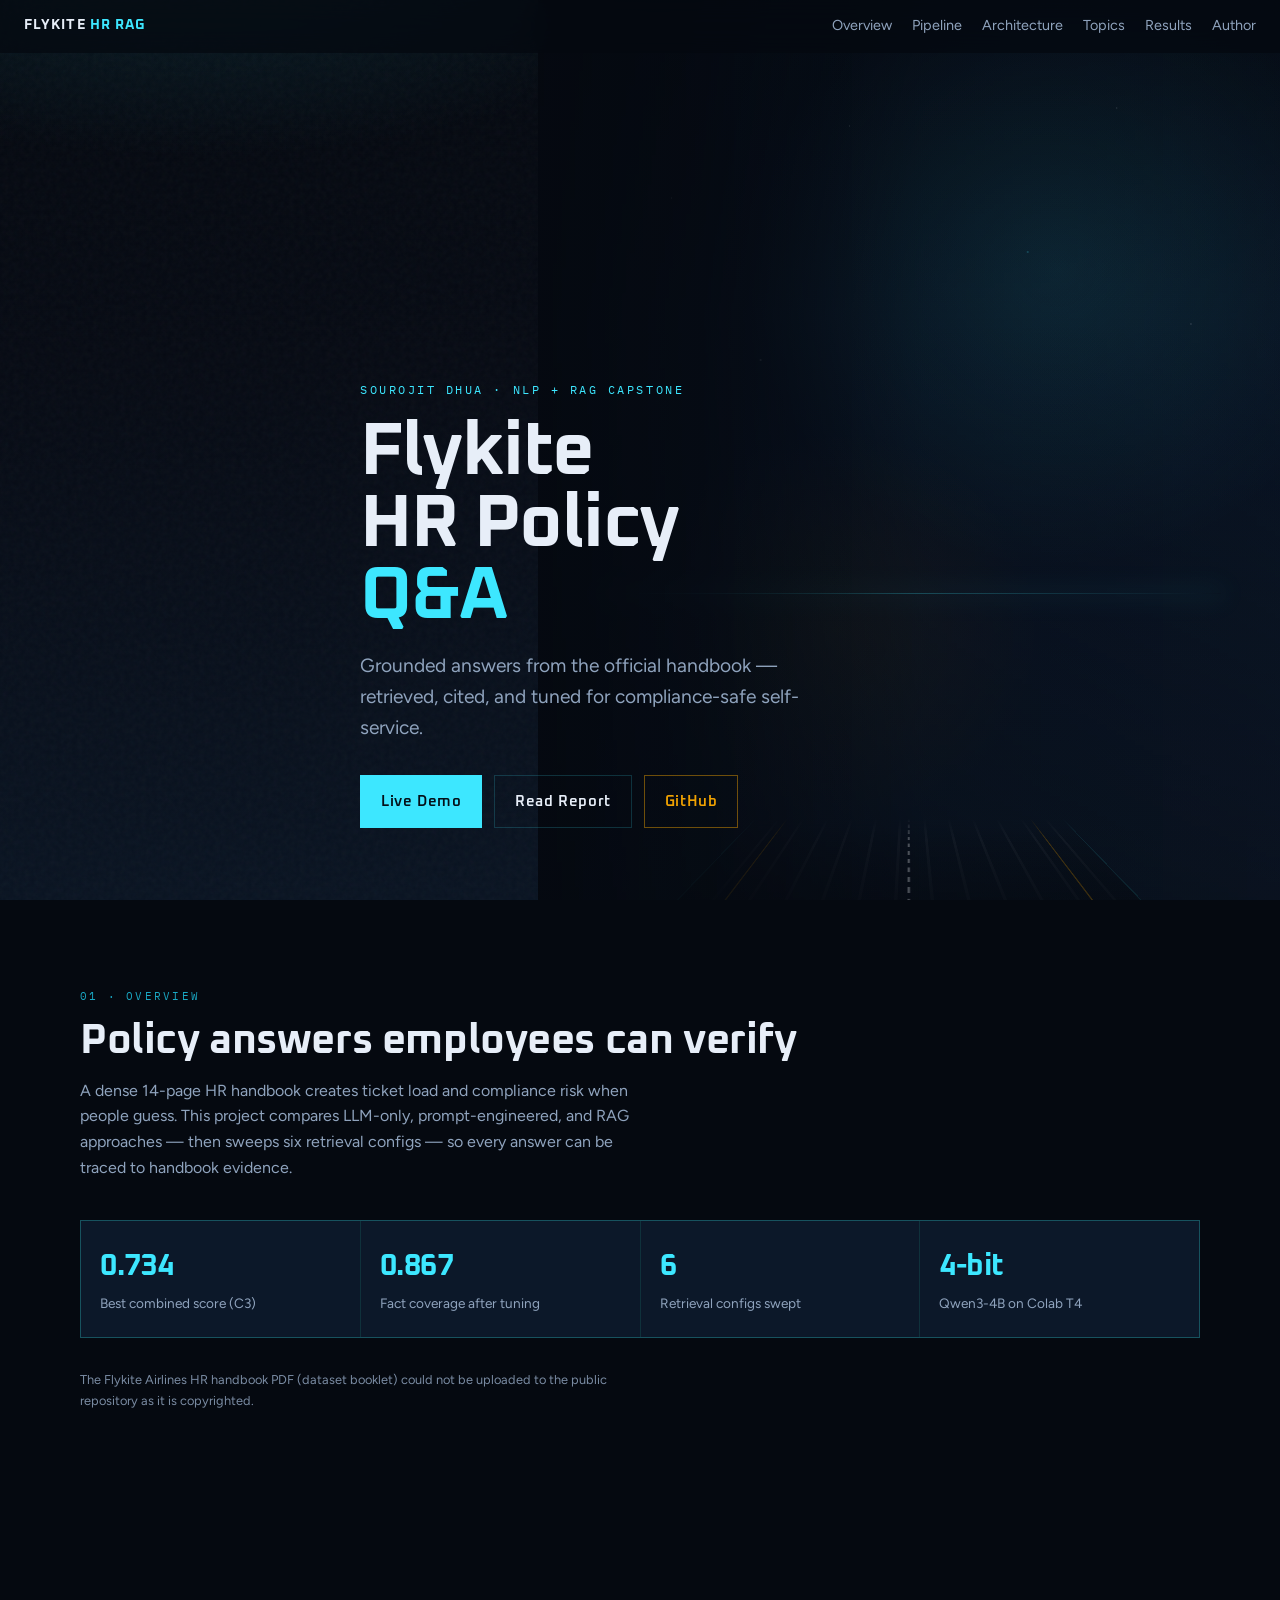
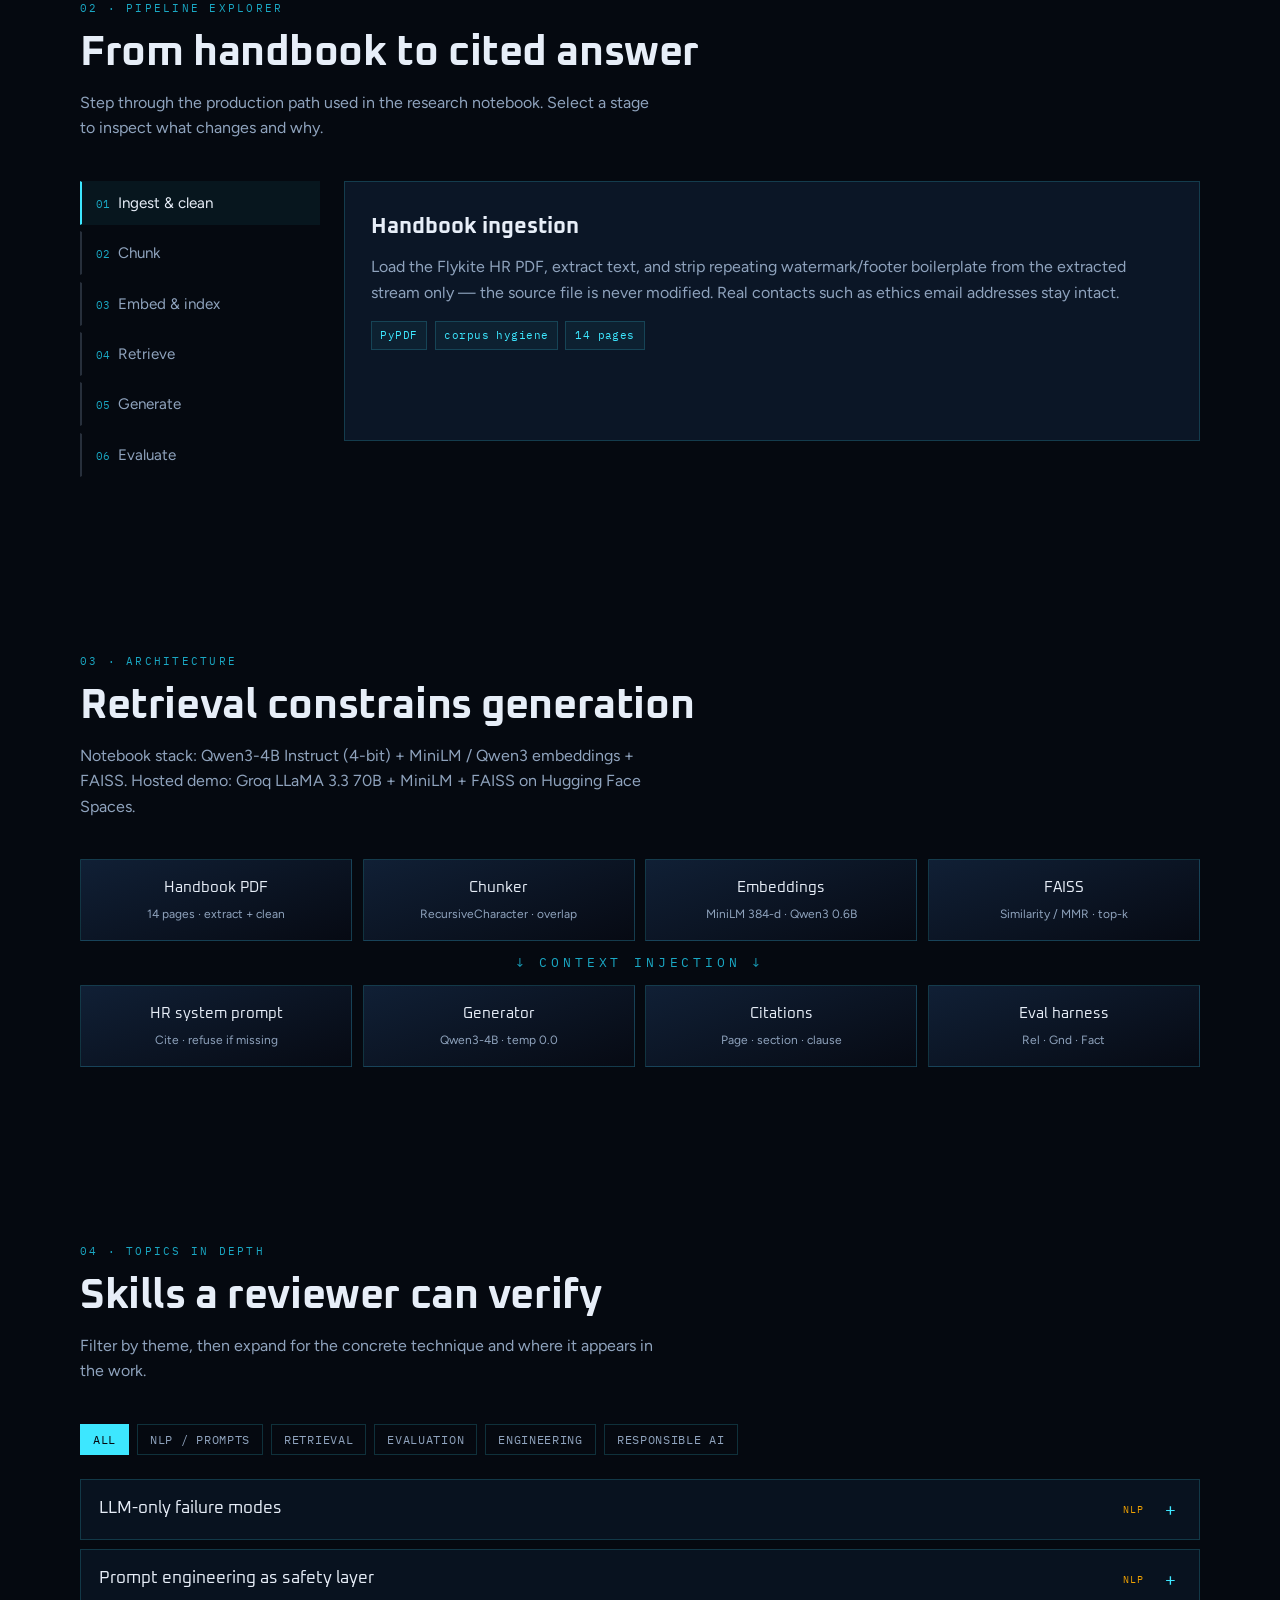
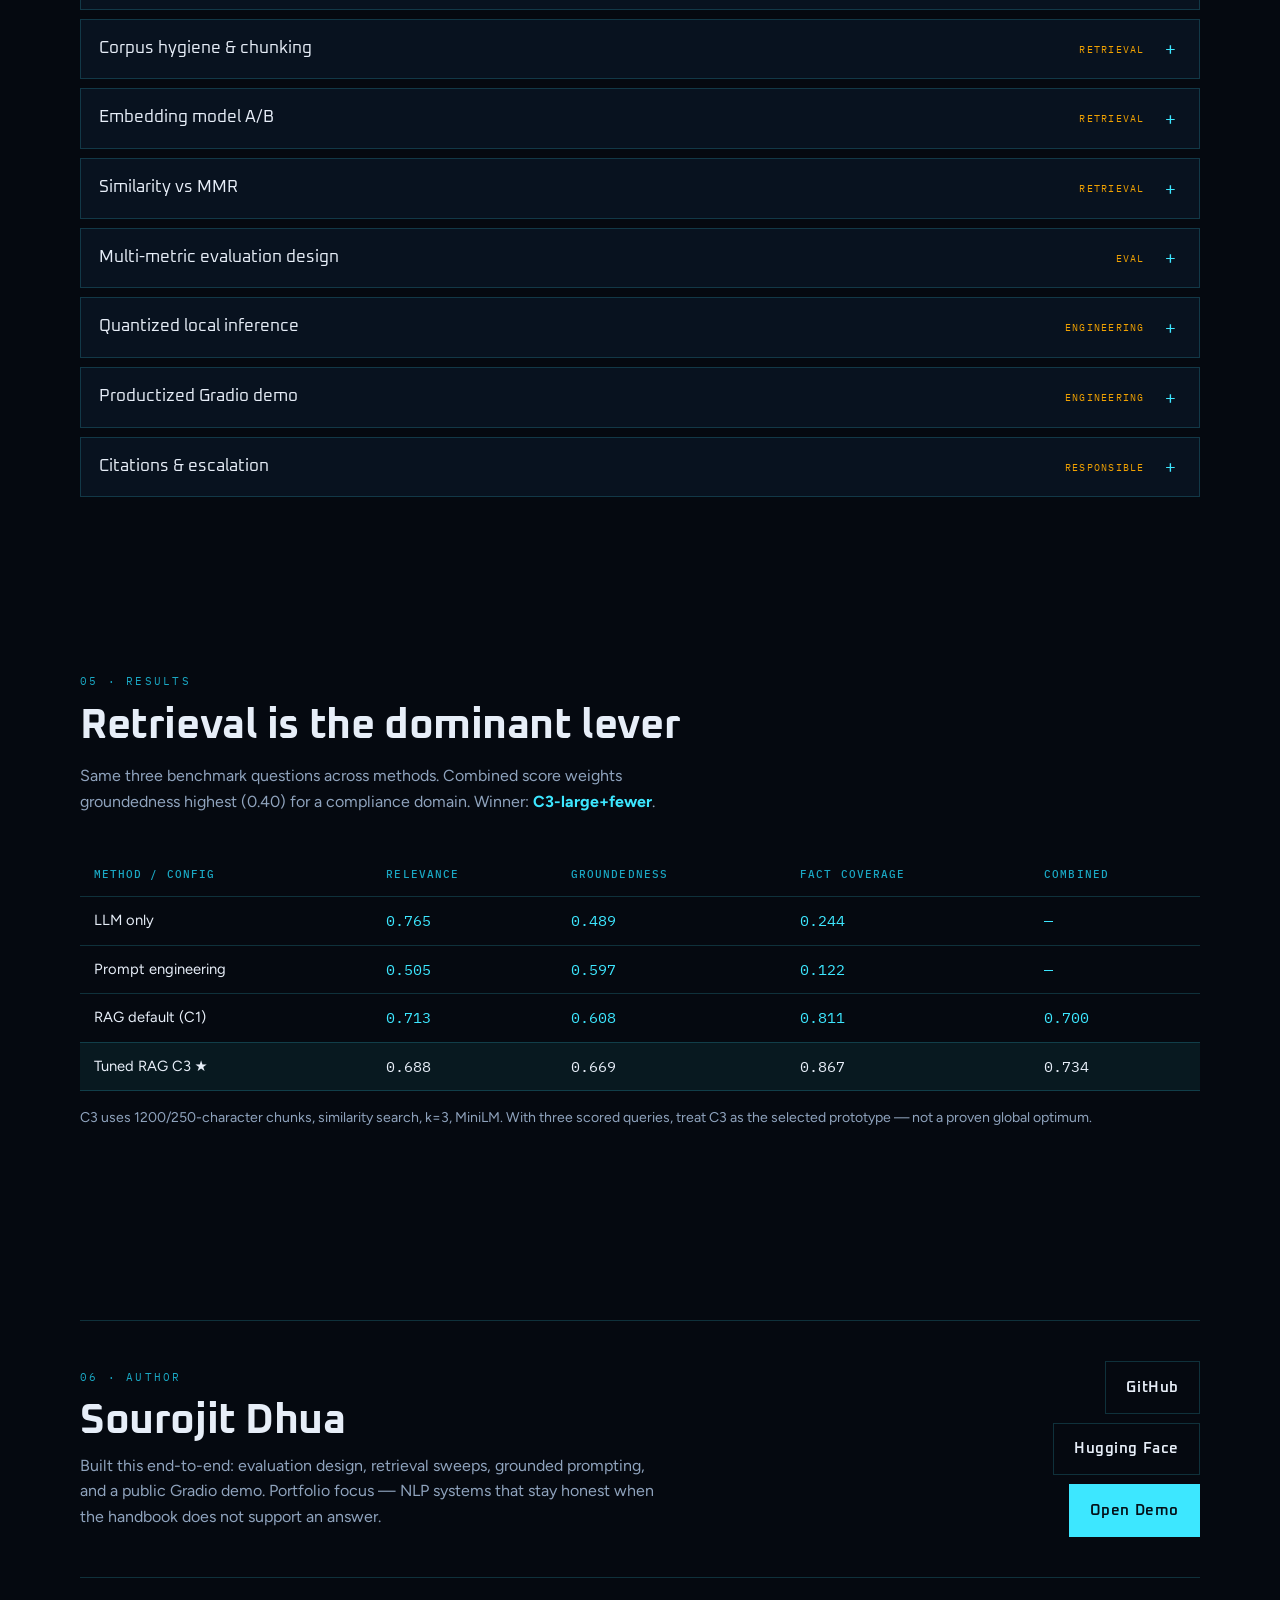
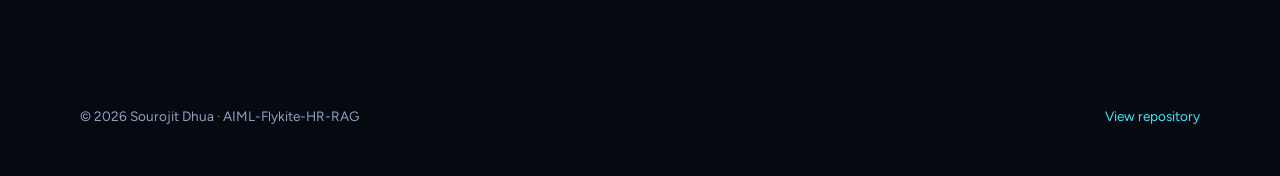
==== commit 84c9184b: "Fix hero: replace wrong highway clip with looping night takeoff scene on the right." ====
--- a/docs/index.html
+++ b/docs/index.html
@@ -28,35 +28,64 @@
   </nav>
 
   <header class="hero" id="top">
-    <div class="hero-atmosphere" aria-hidden="true">
-      <div class="grid-fade"></div>
-      <div class="horizon"></div>
-      <div class="beacon b1"></div>
-      <div class="beacon b3"></div>
+    <div class="hero-flight" aria-hidden="true">
+      <div class="flight-sky"></div>
+      <div class="flight-stars"></div>
+      <div class="flight-horizon"></div>
+      <div class="flight-runway">
+        <span class="centerline"></span>
+        <span class="edge left"></span>
+        <span class="edge right"></span>
+        <span class="light l1"></span>
+        <span class="light l2"></span>
+        <span class="light l3"></span>
+        <span class="light l4"></span>
+        <span class="light l5"></span>
+        <span class="light l6"></span>
+      </div>
+      <svg class="flight-planes" viewBox="0 0 800 600" preserveAspectRatio="xMidYMid slice">
+        <defs>
+          <linearGradient id="jetBody" x1="0" y1="0" x2="1" y2="0">
+            <stop offset="0%" stop-color="#9eb6d4"/>
+            <stop offset="55%" stop-color="#e7eef8"/>
+            <stop offset="100%" stop-color="#3de7ff"/>
+          </linearGradient>
+          <filter id="softGlow" x="-40%" y="-40%" width="180%" height="180%">
+            <feGaussianBlur stdDeviation="2.2" result="b"/>
+            <feMerge>
+              <feMergeNode in="b"/>
+              <feMergeNode in="SourceGraphic"/>
+            </feMerge>
+          </filter>
+        </defs>
+        <!-- Three staggered departures; CSS delays create continuous runway ops -->
+        <g class="jet jet-a" filter="url(#softGlow)">
+          <path class="jet-shape" d="M12 40 L78 34 L118 28 L148 24 L168 22 L178 20 L170 26 L148 30 L118 36 L86 44 L70 50 L58 56 L48 52 L56 46 L40 44 Z"/>
+          <circle class="jet-light" cx="172" cy="22" r="2.4"/>
+          <path class="jet-trail" d="M12 40 C -20 42, -50 44, -90 46"/>
+        </g>
+        <g class="jet jet-b" filter="url(#softGlow)">
+          <path class="jet-shape" d="M12 40 L78 34 L118 28 L148 24 L168 22 L178 20 L170 26 L148 30 L118 36 L86 44 L70 50 L58 56 L48 52 L56 46 L40 44 Z"/>
+          <circle class="jet-light" cx="172" cy="22" r="2.4"/>
+          <path class="jet-trail" d="M12 40 C -20 42, -50 44, -90 46"/>
+        </g>
+        <g class="jet jet-c" filter="url(#softGlow)">
+          <path class="jet-shape" d="M12 40 L78 34 L118 28 L148 24 L168 22 L178 20 L170 26 L148 30 L118 36 L86 44 L70 50 L58 56 L48 52 L56 46 L40 44 Z"/>
+          <circle class="jet-light" cx="172" cy="22" r="2.4"/>
+          <path class="jet-trail" d="M12 40 C -20 42, -50 44, -90 46"/>
+        </g>
+      </svg>
+      <div class="flight-wash"></div>
     </div>
-    <div class="hero-stage wrap">
-      <div class="hero-copy">
-        <p class="eyebrow">Sourojit Dhua · NLP + RAG Capstone</p>
-        <h1>Flykite HR Policy <span class="accent">Q&amp;A</span></h1>
-        <p class="hero-lead">Grounded answers from the official handbook — retrieved, cited, and tuned for compliance-safe self-service.</p>
-        <div class="cta-row">
-          <a class="btn btn-primary" href="https://huggingface.co/spaces/sourojitd/airline-hr-policy-bot" target="_blank" rel="noopener">Live Demo</a>
-          <a class="btn btn-ghost" href="https://github.com/sourojitd/AIML-Flykite-HR-RAG/blob/main/Sourojit_FlykiteHRPolicyQnA_FinalReport.pdf" target="_blank" rel="noopener">Read Report</a>
-          <a class="btn btn-amber" href="https://github.com/sourojitd/AIML-Flykite-HR-RAG" target="_blank" rel="noopener">GitHub</a>
-        </div>
-      </div>
-      <div class="hero-flight" aria-hidden="true">
-        <video
-          id="takeoffVideo"
-          class="hero-flight-video"
-          src="assets/plane-takeoff-loop.mp4"
-          autoplay
-          muted
-          playsinline
-          preload="auto"
-        ></video>
-        <div class="hero-flight-wash"></div>
-        <div class="hero-flight-frame"></div>
+
+    <div class="hero-copy wrap">
+      <p class="eyebrow">Sourojit Dhua · NLP + RAG Capstone</p>
+      <h1>Flykite HR Policy <span class="accent">Q&amp;A</span></h1>
+      <p class="hero-lead">Grounded answers from the official handbook — retrieved, cited, and tuned for compliance-safe self-service.</p>
+      <div class="cta-row">
+        <a class="btn btn-primary" href="https://huggingface.co/spaces/sourojitd/airline-hr-policy-bot" target="_blank" rel="noopener">Live Demo</a>
+        <a class="btn btn-ghost" href="https://github.com/sourojitd/AIML-Flykite-HR-RAG/blob/main/Sourojit_FlykiteHRPolicyQnA_FinalReport.pdf" target="_blank" rel="noopener">Read Report</a>
+        <a class="btn btn-amber" href="https://github.com/sourojitd/AIML-Flykite-HR-RAG" target="_blank" rel="noopener">GitHub</a>
       </div>
     </div>
   </header>
--- a/docs/styles.css
+++ b/docs/styles.css
@@ -145,135 +145,168 @@
   min-height: 100vh;
   min-height: 100dvh;
   display: grid;
-  align-items: center;
-  padding: 6.5rem 0 3.5rem;
+  align-items: end;
+  padding: 7rem 0 4.5rem;
   isolation: isolate;
   overflow: hidden;
 }
 
-.hero-stage {
+.hero-copy {
   position: relative;
-  z-index: 2;
-  display: grid;
-  grid-template-columns: minmax(0, 1.05fr) minmax(280px, 0.95fr);
-  gap: clamp(1.5rem, 4vw, 3rem);
-  align-items: center;
-  width: min(var(--max), calc(100% - 2.5rem));
-}
-
-.hero-atmosphere {
+  z-index: 3;
+  max-width: 560px;
+}
+
+/* Right-side looping takeoff scene (background layer) */
+.hero-flight {
+  position: absolute;
+  top: 0;
+  right: 0;
+  bottom: 0;
+  width: min(58vw, 780px);
+  z-index: 1;
+  overflow: hidden;
+  pointer-events: none;
+}
+
+.flight-sky {
   position: absolute;
   inset: 0;
-  z-index: 0;
-  overflow: hidden;
-  pointer-events: none;
-}
-
-.hero-atmosphere .horizon {
+  background:
+    radial-gradient(ellipse 70% 55% at 70% 30%, rgba(61, 231, 255, 0.14), transparent 60%),
+    radial-gradient(ellipse 50% 40% at 40% 70%, rgba(240, 162, 2, 0.08), transparent 55%),
+    linear-gradient(180deg, #07101c 0%, #0a1628 48%, #101f33 100%);
+}
+
+.flight-stars {
   position: absolute;
-  left: -10%;
-  width: 55%;
-  bottom: 22%;
+  inset: 0;
+  opacity: 0.55;
+  background-image:
+    radial-gradient(1px 1px at 18% 22%, rgba(231, 238, 248, 0.9), transparent),
+    radial-gradient(1px 1px at 42% 14%, rgba(231, 238, 248, 0.7), transparent),
+    radial-gradient(1.5px 1.5px at 66% 28%, rgba(61, 231, 255, 0.85), transparent),
+    radial-gradient(1px 1px at 78% 12%, rgba(231, 238, 248, 0.65), transparent),
+    radial-gradient(1px 1px at 88% 36%, rgba(231, 238, 248, 0.75), transparent),
+    radial-gradient(1.5px 1.5px at 30% 40%, rgba(231, 238, 248, 0.55), transparent);
+  animation: star-twinkle 5s ease-in-out infinite;
+}
+
+.flight-horizon {
+  position: absolute;
+  left: 8%;
+  right: 8%;
+  bottom: 34%;
   height: 1px;
-  background: linear-gradient(90deg, transparent, rgba(61, 231, 255, 0.45), transparent);
-  box-shadow: 0 0 40px 2px rgba(61, 231, 255, 0.2);
-}
-
-.hero-atmosphere .beacon {
+  background: linear-gradient(90deg, transparent, rgba(61, 231, 255, 0.55), transparent);
+  box-shadow: 0 0 24px 2px rgba(61, 231, 255, 0.25);
+}
+
+.flight-runway {
   position: absolute;
-  width: 6px;
-  height: 6px;
+  left: 50%;
+  bottom: -4%;
+  width: 72%;
+  height: 48%;
+  transform: translateX(-50%) perspective(520px) rotateX(62deg);
+  transform-origin: bottom center;
+  background:
+    linear-gradient(180deg, rgba(18, 35, 58, 0.2), rgba(7, 11, 20, 0.85)),
+    repeating-linear-gradient(
+      90deg,
+      transparent 0 38px,
+      rgba(231, 238, 248, 0.16) 38px 42px
+    );
+  border-left: 2px solid rgba(61, 231, 255, 0.25);
+  border-right: 2px solid rgba(61, 231, 255, 0.25);
+  mask-image: linear-gradient(180deg, transparent, #000 28%, #000 88%, transparent);
+}
+
+.flight-runway .centerline {
+  position: absolute;
+  left: 50%;
+  top: 0;
+  bottom: 0;
+  width: 3px;
+  transform: translateX(-50%);
+  background: repeating-linear-gradient(
+    180deg,
+    rgba(231, 238, 248, 0.85) 0 18px,
+    transparent 18px 34px
+  );
+  animation: runway-dash 1.1s linear infinite;
+}
+
+.flight-runway .edge {
+  position: absolute;
+  top: 0;
+  bottom: 0;
+  width: 2px;
+  background: rgba(240, 162, 2, 0.55);
+}
+
+.flight-runway .edge.left { left: 10%; }
+.flight-runway .edge.right { right: 10%; }
+
+.flight-runway .light {
+  position: absolute;
+  bottom: 8%;
+  width: 5px;
+  height: 5px;
   border-radius: 50%;
   background: var(--amber);
-  box-shadow: 0 0 12px 4px rgba(240, 162, 2, 0.55);
-  animation: blink 2.4s ease-in-out infinite;
-}
-
-.hero-atmosphere .beacon.b1 { left: 10%; top: 36%; animation-delay: 0s; }
-.hero-atmosphere .beacon.b3 { left: 22%; top: 58%; animation-delay: 1.4s; background: var(--cyan); box-shadow: 0 0 12px 4px rgba(61, 231, 255, 0.5); }
-
-.hero-atmosphere .grid-fade {
-  position: absolute;
-  inset: 0;
-  width: 58%;
-  background-image:
-    linear-gradient(rgba(61, 231, 255, 0.04) 1px, transparent 1px),
-    linear-gradient(90deg, rgba(61, 231, 255, 0.04) 1px, transparent 1px);
-  background-size: 64px 64px;
-  mask-image: radial-gradient(ellipse 80% 70% at 30% 45%, #000 15%, transparent 75%);
-}
-
-.hero-copy {
-  max-width: 560px;
-  position: relative;
-  z-index: 3;
-}
-
-.hero-flight {
-  position: relative;
-  min-height: min(62vh, 520px);
-  border: 1px solid rgba(61, 231, 255, 0.2);
-  background: #070b14;
-  overflow: hidden;
-  isolation: isolate;
-}
-
-.hero-flight-video {
+  box-shadow: 0 0 10px 3px rgba(240, 162, 2, 0.65);
+  animation: blink 1.8s ease-in-out infinite;
+}
+
+.flight-runway .l1 { left: 16%; animation-delay: 0s; }
+.flight-runway .l2 { left: 28%; animation-delay: 0.25s; }
+.flight-runway .l3 { left: 40%; animation-delay: 0.5s; }
+.flight-runway .l4 { left: 58%; animation-delay: 0.75s; background: var(--cyan); box-shadow: 0 0 10px 3px rgba(61, 231, 255, 0.55); }
+.flight-runway .l5 { left: 70%; animation-delay: 1s; }
+.flight-runway .l6 { left: 82%; animation-delay: 1.25s; }
+
+.flight-planes {
   position: absolute;
   inset: 0;
   width: 100%;
   height: 100%;
-  object-fit: cover;
-  object-position: center 40%;
-  transform: scale(1.06);
-  filter: saturate(0.75) contrast(1.05) brightness(0.78);
-  transition: opacity 0.55s ease;
-}
-
-.hero-flight-video.is-fading {
+  z-index: 2;
+}
+
+.jet {
+  transform-box: fill-box;
+  transform-origin: center;
   opacity: 0;
 }
 
-.hero-flight-wash {
+.jet-shape {
+  fill: url(#jetBody);
+}
+
+.jet-light {
+  fill: #3de7ff;
+}
+
+.jet-trail {
+  fill: none;
+  stroke: rgba(61, 231, 255, 0.55);
+  stroke-width: 2;
+  stroke-linecap: round;
+  stroke-dasharray: 4 8;
+}
+
+.jet-a { animation: takeoff-a 9s cubic-bezier(0.33, 0.05, 0.35, 1) infinite; }
+.jet-b { animation: takeoff-b 9s cubic-bezier(0.33, 0.05, 0.35, 1) infinite; animation-delay: 3s; }
+.jet-c { animation: takeoff-c 9s cubic-bezier(0.33, 0.05, 0.35, 1) infinite; animation-delay: 6s; }
+
+.flight-wash {
   position: absolute;
   inset: 0;
-  z-index: 1;
-  pointer-events: none;
+  z-index: 3;
   background:
-    linear-gradient(90deg, rgba(5, 9, 16, 0.92) 0%, rgba(7, 11, 20, 0.55) 28%, rgba(12, 24, 41, 0.42) 58%, rgba(5, 9, 16, 0.55) 100%),
-    linear-gradient(180deg, rgba(5, 9, 16, 0.35) 0%, transparent 30%, rgba(5, 9, 16, 0.55) 100%),
-    radial-gradient(ellipse 80% 70% at 70% 45%, rgba(61, 231, 255, 0.12), transparent 65%);
-  mix-blend-mode: normal;
-}
-
-.hero-flight-frame {
-  position: absolute;
-  inset: 0;
-  z-index: 2;
-  pointer-events: none;
-  box-shadow: inset 0 0 80px rgba(5, 9, 16, 0.55);
-}
-
-.hero-flight-frame::before,
-.hero-flight-frame::after {
-  content: "";
-  position: absolute;
-  width: 18px;
-  height: 18px;
-  border-color: rgba(61, 231, 255, 0.55);
-  border-style: solid;
-}
-
-.hero-flight-frame::before {
-  top: 10px;
-  left: 10px;
-  border-width: 1px 0 0 1px;
-}
-
-.hero-flight-frame::after {
-  right: 10px;
-  bottom: 10px;
-  border-width: 0 1px 1px 0;
+    linear-gradient(90deg, rgba(5, 9, 16, 0.97) 0%, rgba(5, 9, 16, 0.82) 22%, rgba(5, 9, 16, 0.35) 52%, rgba(5, 9, 16, 0.2) 100%),
+    linear-gradient(180deg, rgba(5, 9, 16, 0.25) 0%, transparent 35%, rgba(5, 9, 16, 0.45) 100%);
 }
 
 .eyebrow {
@@ -737,20 +770,58 @@
   50% { opacity: 1; transform: scale(1.15); }
 }
 
+@keyframes star-twinkle {
+  0%, 100% { opacity: 0.4; }
+  50% { opacity: 0.7; }
+}
+
+@keyframes runway-dash {
+  from { background-position: 0 0; }
+  to { background-position: 0 52px; }
+}
+
+/* Plane rolls, rotates nose-up, climbs out, fades — then next jet starts */
+@keyframes takeoff-a {
+  0%   { opacity: 0; transform: translate(90px, 390px) rotate(-4deg) scale(0.78); }
+  8%   { opacity: 1; }
+  28%  { opacity: 1; transform: translate(220px, 330px) rotate(-8deg) scale(0.9); }
+  55%  { opacity: 1; transform: translate(430px, 170px) rotate(-16deg) scale(1.05); }
+  78%  { opacity: 0.85; transform: translate(640px, 40px) rotate(-22deg) scale(1.12); }
+  100% { opacity: 0; transform: translate(820px, -40px) rotate(-26deg) scale(1.18); }
+}
+
+@keyframes takeoff-b {
+  0%   { opacity: 0; transform: translate(70px, 410px) rotate(-3deg) scale(0.72); }
+  8%   { opacity: 1; }
+  28%  { opacity: 1; transform: translate(210px, 345px) rotate(-7deg) scale(0.86); }
+  55%  { opacity: 1; transform: translate(420px, 185px) rotate(-15deg) scale(1); }
+  78%  { opacity: 0.85; transform: translate(630px, 55px) rotate(-21deg) scale(1.08); }
+  100% { opacity: 0; transform: translate(810px, -30px) rotate(-25deg) scale(1.14); }
+}
+
+@keyframes takeoff-c {
+  0%   { opacity: 0; transform: translate(110px, 400px) rotate(-5deg) scale(0.75); }
+  8%   { opacity: 1; }
+  28%  { opacity: 1; transform: translate(240px, 335px) rotate(-9deg) scale(0.88); }
+  55%  { opacity: 1; transform: translate(450px, 165px) rotate(-17deg) scale(1.02); }
+  78%  { opacity: 0.85; transform: translate(660px, 35px) rotate(-23deg) scale(1.1); }
+  100% { opacity: 0; transform: translate(840px, -50px) rotate(-27deg) scale(1.16); }
+}
+
 @media (max-width: 920px) {
-  .hero-stage {
-    grid-template-columns: 1fr;
-  }
-
   .hero-flight {
-    min-height: 240px;
-    order: -1;
-  }
-
-  .hero-flight-wash {
+    width: 100%;
+    opacity: 0.9;
+  }
+
+  .flight-wash {
     background:
-      linear-gradient(180deg, rgba(5, 9, 16, 0.2) 0%, rgba(7, 11, 20, 0.55) 55%, rgba(5, 9, 16, 0.85) 100%),
-      radial-gradient(ellipse 80% 70% at 50% 40%, rgba(61, 231, 255, 0.12), transparent 65%);
+      linear-gradient(180deg, rgba(5, 9, 16, 0.55) 0%, rgba(5, 9, 16, 0.35) 40%, rgba(5, 9, 16, 0.78) 100%),
+      linear-gradient(90deg, rgba(5, 9, 16, 0.88) 0%, rgba(5, 9, 16, 0.45) 55%, rgba(5, 9, 16, 0.55) 100%);
+  }
+
+  .hero-copy {
+    max-width: 100%;
   }
 }
 
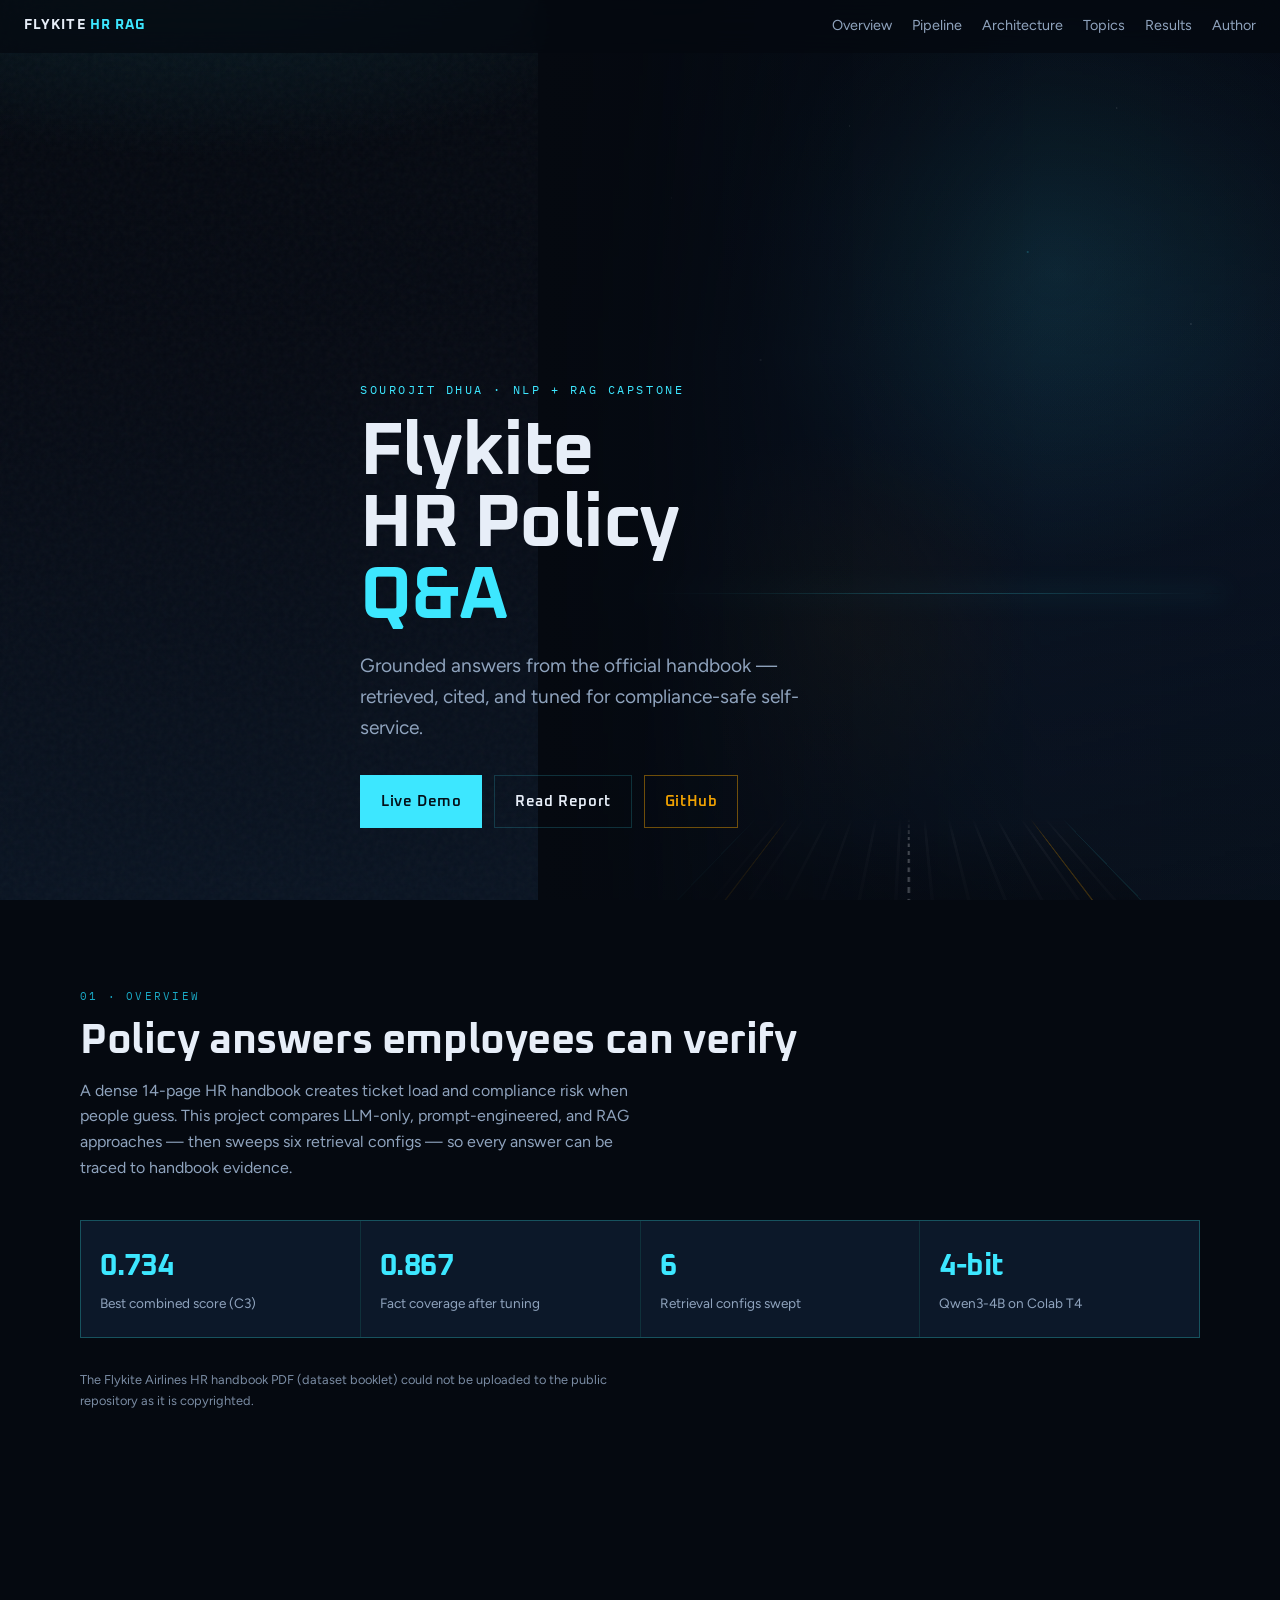
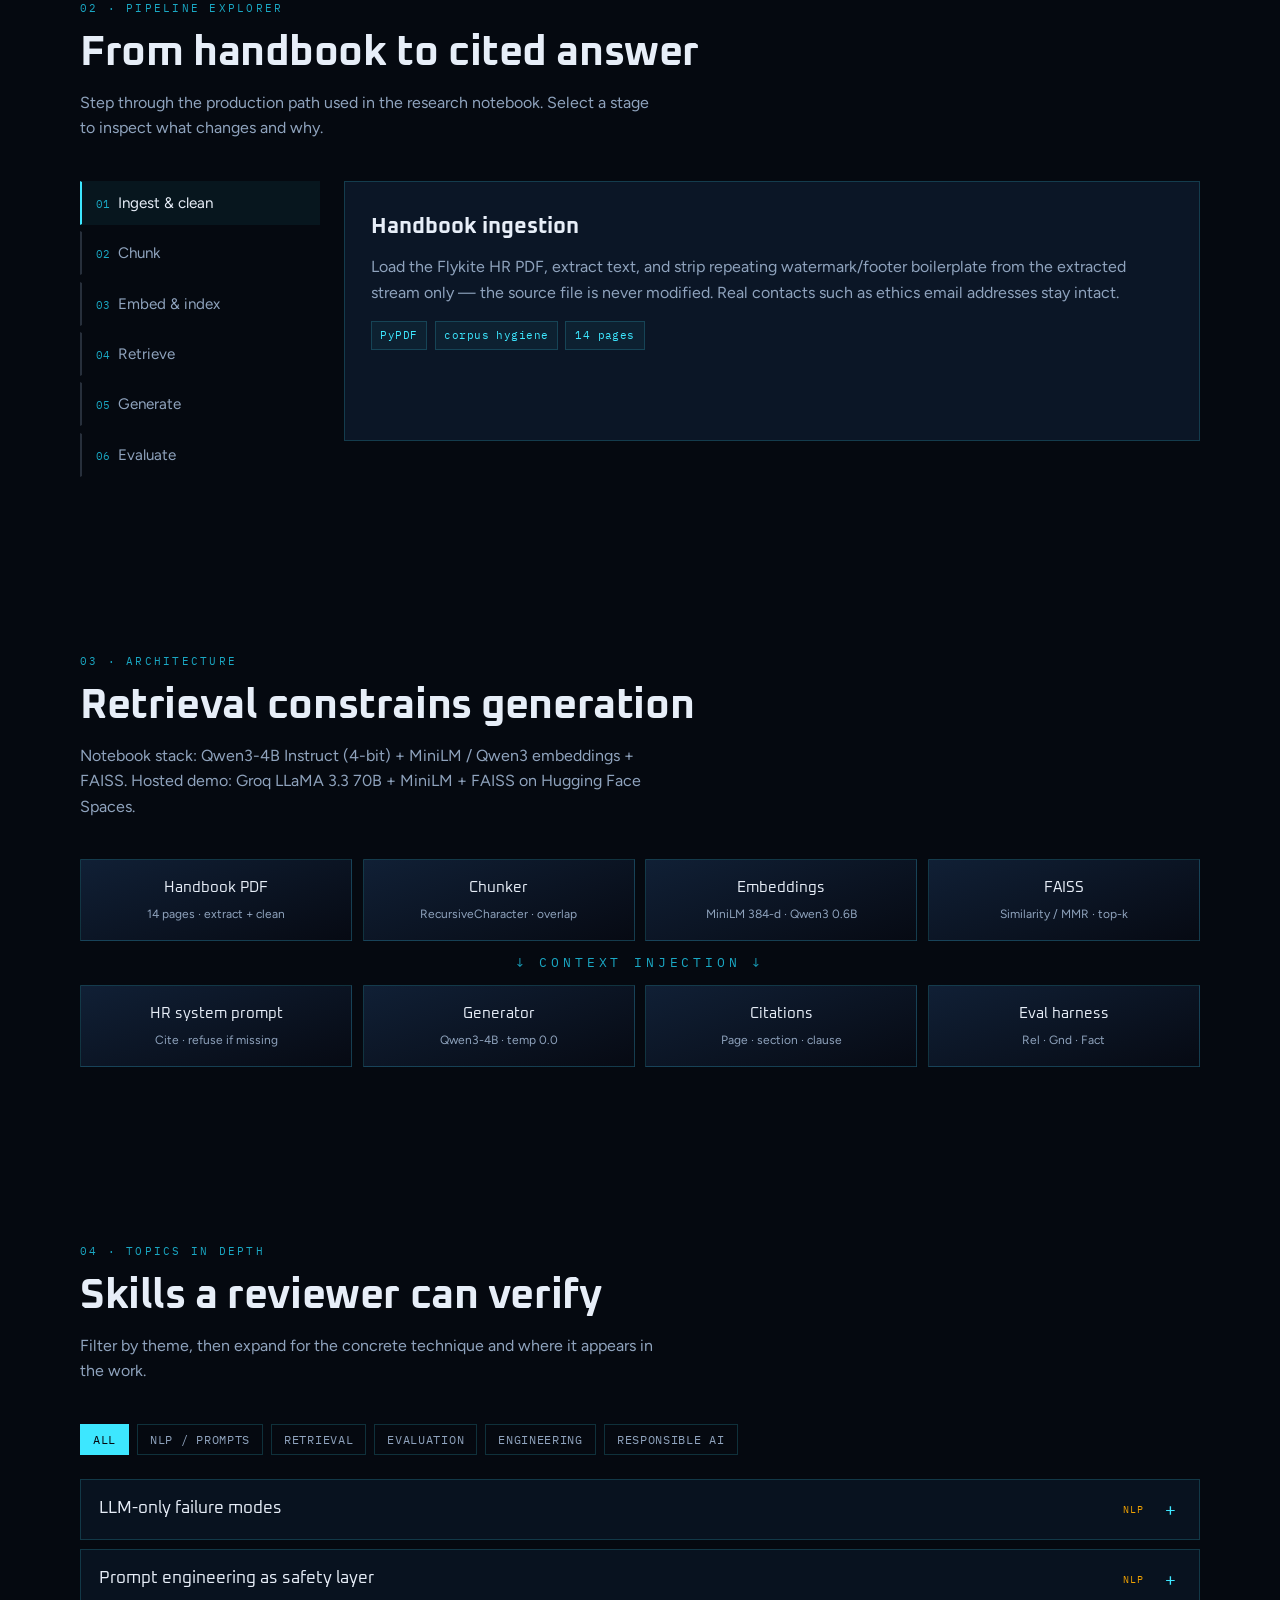
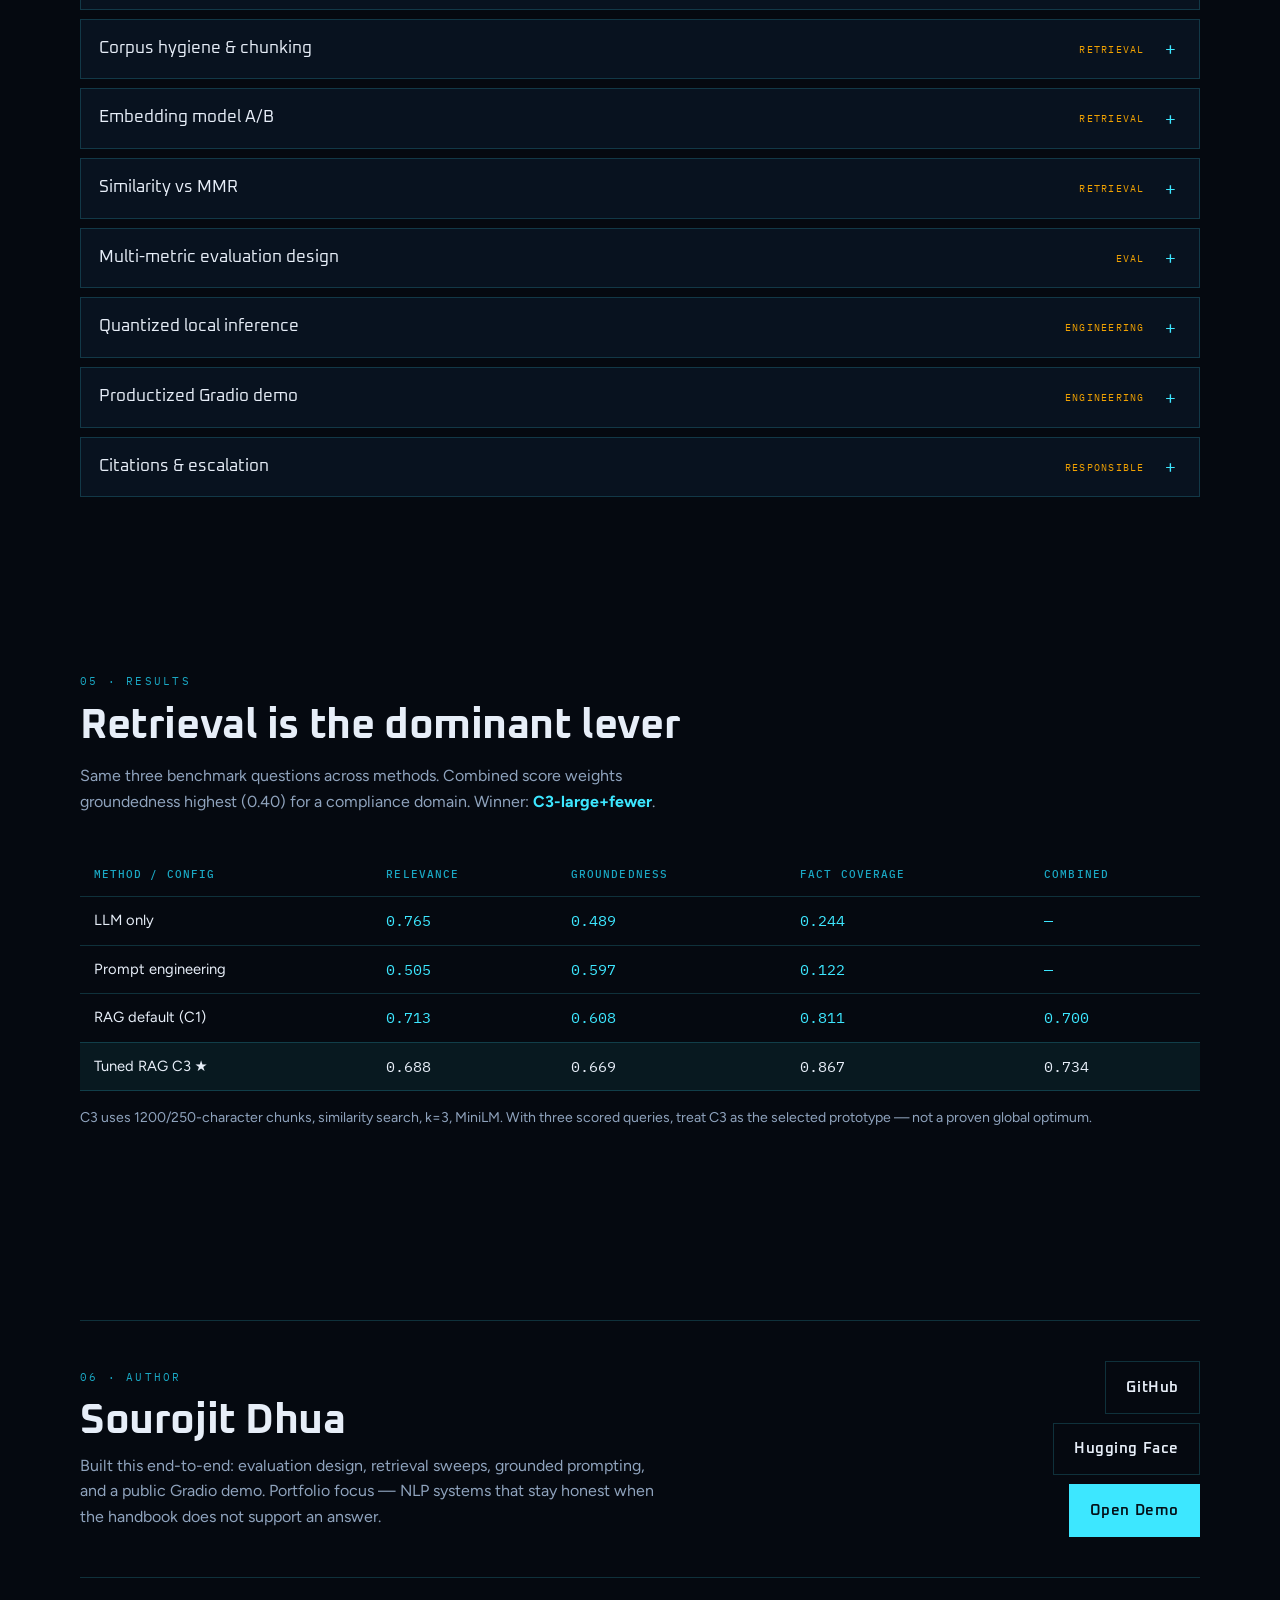
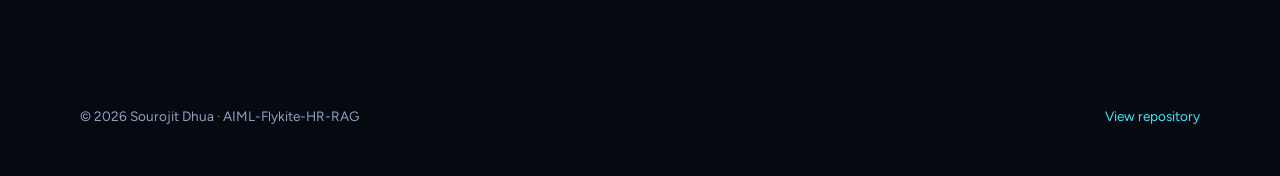
==== commit e9b3b54b: "Soften takeoff scene blend into the night ops background." ====
--- a/docs/index.html
+++ b/docs/index.html
@@ -11,7 +11,7 @@
   <link rel="preconnect" href="https://fonts.googleapis.com" />
   <link rel="preconnect" href="https://fonts.gstatic.com" crossorigin />
   <link href="https://fonts.googleapis.com/css2?family=Figtree:wght@400;500;600&family=IBM+Plex+Mono:wght@400;500&family=Oxanium:wght@500;600;700&display=swap" rel="stylesheet" />
-  <link rel="stylesheet" href="styles.css" />
+  <link rel="stylesheet" href="styles.css?v=5" />
 </head>
 <body>
   <nav class="site-nav" id="nav" aria-label="Primary">
@@ -45,35 +45,40 @@
       </div>
       <svg class="flight-planes" viewBox="0 0 800 600" preserveAspectRatio="xMidYMid slice">
         <defs>
-          <linearGradient id="jetBody" x1="0" y1="0" x2="1" y2="0">
-            <stop offset="0%" stop-color="#9eb6d4"/>
-            <stop offset="55%" stop-color="#e7eef8"/>
+          <linearGradient id="jetBody" x1="0" y1="0.5" x2="1" y2="0.5">
+            <stop offset="0%" stop-color="#7f98b8"/>
+            <stop offset="45%" stop-color="#e7eef8"/>
             <stop offset="100%" stop-color="#3de7ff"/>
           </linearGradient>
-          <filter id="softGlow" x="-40%" y="-40%" width="180%" height="180%">
-            <feGaussianBlur stdDeviation="2.2" result="b"/>
+          <linearGradient id="jetWing" x1="0.5" y1="0" x2="0.5" y2="1">
+            <stop offset="0%" stop-color="#c9d7ea"/>
+            <stop offset="100%" stop-color="#3de7ff"/>
+          </linearGradient>
+          <filter id="softGlow" x="-50%" y="-50%" width="200%" height="200%">
+            <feGaussianBlur stdDeviation="1.8" result="b"/>
             <feMerge>
               <feMergeNode in="b"/>
               <feMergeNode in="SourceGraphic"/>
             </feMerge>
           </filter>
+          <!-- Side-view airliner used by each departure -->
+          <g id="airliner">
+            <ellipse class="jet-trail" cx="-18" cy="28" rx="34" ry="5" opacity="0.35"/>
+            <path class="jet-shape" d="M8 30
+              C18 24, 40 20, 70 19
+              L118 18 L150 19 L168 21 L176 24
+              L168 27 L150 29 L118 30
+              L86 31 L70 32 L48 34 L28 35 L14 34 Z"/>
+            <path fill="url(#jetWing)" d="M72 22 L108 8 L118 10 L92 24 Z"/>
+            <path fill="url(#jetWing)" d="M78 30 L104 48 L114 45 L90 31 Z" opacity="0.85"/>
+            <path fill="#d7e6f7" d="M150 19 L164 12 L168 14 L156 22 Z"/>
+            <circle class="jet-light" cx="174" cy="24" r="2.6"/>
+            <circle cx="96" cy="34" r="2" fill="#f0a202" opacity="0.9"/>
+          </g>
         </defs>
-        <!-- Three staggered departures; CSS delays create continuous runway ops -->
-        <g class="jet jet-a" filter="url(#softGlow)">
-          <path class="jet-shape" d="M12 40 L78 34 L118 28 L148 24 L168 22 L178 20 L170 26 L148 30 L118 36 L86 44 L70 50 L58 56 L48 52 L56 46 L40 44 Z"/>
-          <circle class="jet-light" cx="172" cy="22" r="2.4"/>
-          <path class="jet-trail" d="M12 40 C -20 42, -50 44, -90 46"/>
-        </g>
-        <g class="jet jet-b" filter="url(#softGlow)">
-          <path class="jet-shape" d="M12 40 L78 34 L118 28 L148 24 L168 22 L178 20 L170 26 L148 30 L118 36 L86 44 L70 50 L58 56 L48 52 L56 46 L40 44 Z"/>
-          <circle class="jet-light" cx="172" cy="22" r="2.4"/>
-          <path class="jet-trail" d="M12 40 C -20 42, -50 44, -90 46"/>
-        </g>
-        <g class="jet jet-c" filter="url(#softGlow)">
-          <path class="jet-shape" d="M12 40 L78 34 L118 28 L148 24 L168 22 L178 20 L170 26 L148 30 L118 36 L86 44 L70 50 L58 56 L48 52 L56 46 L40 44 Z"/>
-          <circle class="jet-light" cx="172" cy="22" r="2.4"/>
-          <path class="jet-trail" d="M12 40 C -20 42, -50 44, -90 46"/>
-        </g>
+        <use class="jet jet-a" href="#airliner" filter="url(#softGlow)"/>
+        <use class="jet jet-b" href="#airliner" filter="url(#softGlow)"/>
+        <use class="jet jet-c" href="#airliner" filter="url(#softGlow)"/>
       </svg>
       <div class="flight-wash"></div>
     </div>
@@ -280,6 +285,6 @@
     <span><a href="https://github.com/sourojitd/AIML-Flykite-HR-RAG">View repository</a></span>
   </footer>
 
-  <script src="app.js"></script>
+  <script src="app.js?v=4"></script>
 </body>
 </html>
--- a/docs/styles.css
+++ b/docs/styles.css
@@ -276,8 +276,9 @@
 
 .jet {
   transform-box: fill-box;
-  transform-origin: center;
+  transform-origin: 50% 50%;
   opacity: 0;
+  will-change: transform, opacity;
 }
 
 .jet-shape {
@@ -296,17 +297,26 @@
   stroke-dasharray: 4 8;
 }
 
-.jet-a { animation: takeoff-a 9s cubic-bezier(0.33, 0.05, 0.35, 1) infinite; }
-.jet-b { animation: takeoff-b 9s cubic-bezier(0.33, 0.05, 0.35, 1) infinite; animation-delay: 3s; }
-.jet-c { animation: takeoff-c 9s cubic-bezier(0.33, 0.05, 0.35, 1) infinite; animation-delay: 6s; }
+.jet-a,
+.jet-b,
+.jet-c {
+  animation-duration: 9s;
+  animation-timing-function: cubic-bezier(0.33, 0.05, 0.35, 1);
+  animation-iteration-count: infinite;
+  animation-fill-mode: both;
+}
+
+.jet-a { animation-name: takeoff-a; }
+.jet-b { animation-name: takeoff-b; animation-delay: 3s; }
+.jet-c { animation-name: takeoff-c; animation-delay: 6s; }
 
 .flight-wash {
   position: absolute;
   inset: 0;
   z-index: 3;
   background:
-    linear-gradient(90deg, rgba(5, 9, 16, 0.97) 0%, rgba(5, 9, 16, 0.82) 22%, rgba(5, 9, 16, 0.35) 52%, rgba(5, 9, 16, 0.2) 100%),
-    linear-gradient(180deg, rgba(5, 9, 16, 0.25) 0%, transparent 35%, rgba(5, 9, 16, 0.45) 100%);
+    linear-gradient(90deg, #050910 0%, rgba(5, 9, 16, 0.92) 14%, rgba(5, 9, 16, 0.55) 38%, rgba(5, 9, 16, 0.22) 68%, rgba(5, 9, 16, 0.28) 100%),
+    linear-gradient(180deg, rgba(5, 9, 16, 0.35) 0%, transparent 40%, rgba(5, 9, 16, 0.5) 100%);
 }
 
 .eyebrow {
@@ -896,15 +906,25 @@
 }
 
 @media (prefers-reduced-motion: reduce) {
-  *,
-  *::before,
-  *::after {
-    animation: none !important;
-    transition: none !important;
-  }
-
   .reveal {
     opacity: 1;
     transform: none;
-  }
-}
+    transition: none !important;
+  }
+
+  .jet-a,
+  .jet-b,
+  .jet-c {
+    animation: none !important;
+    opacity: 0.9;
+  }
+
+  .jet-a {
+    transform: translate(360px, 180px) rotate(-14deg) scale(1);
+  }
+
+  .jet-b,
+  .jet-c {
+    opacity: 0;
+  }
+}
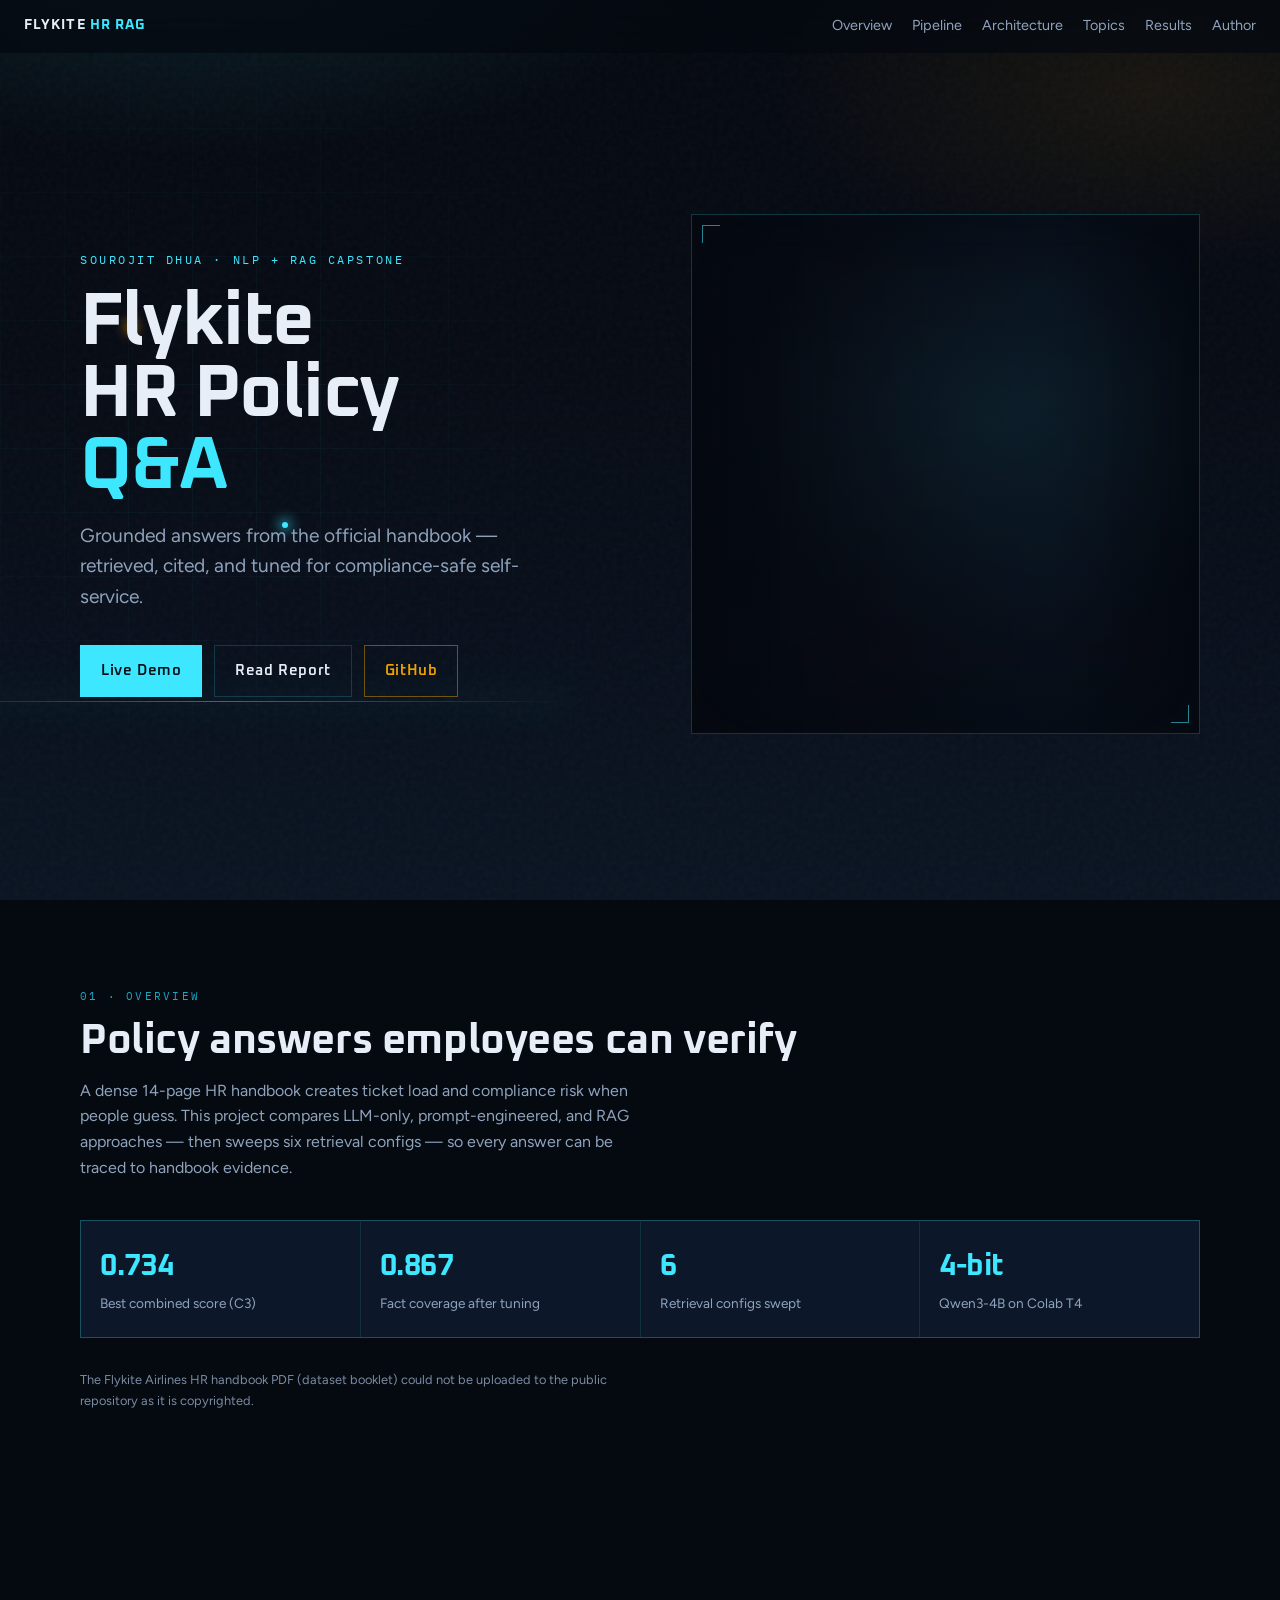
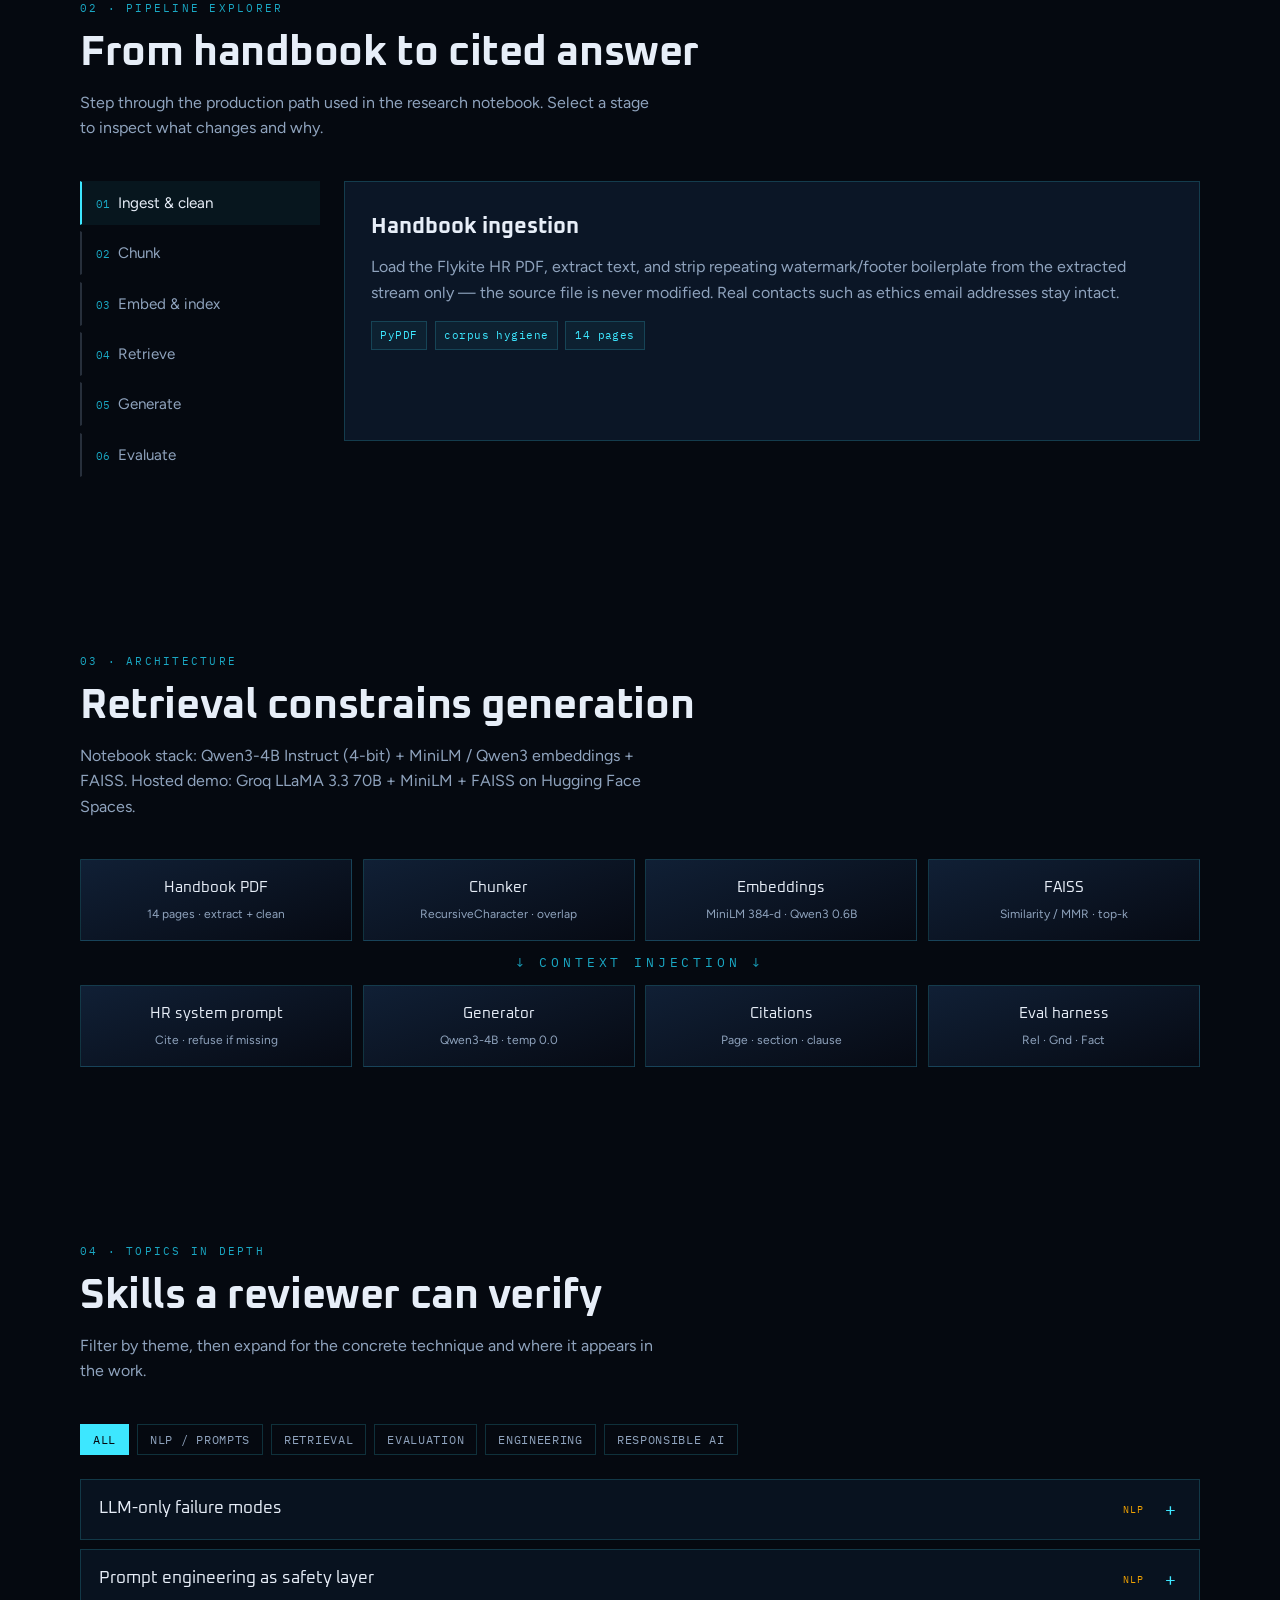
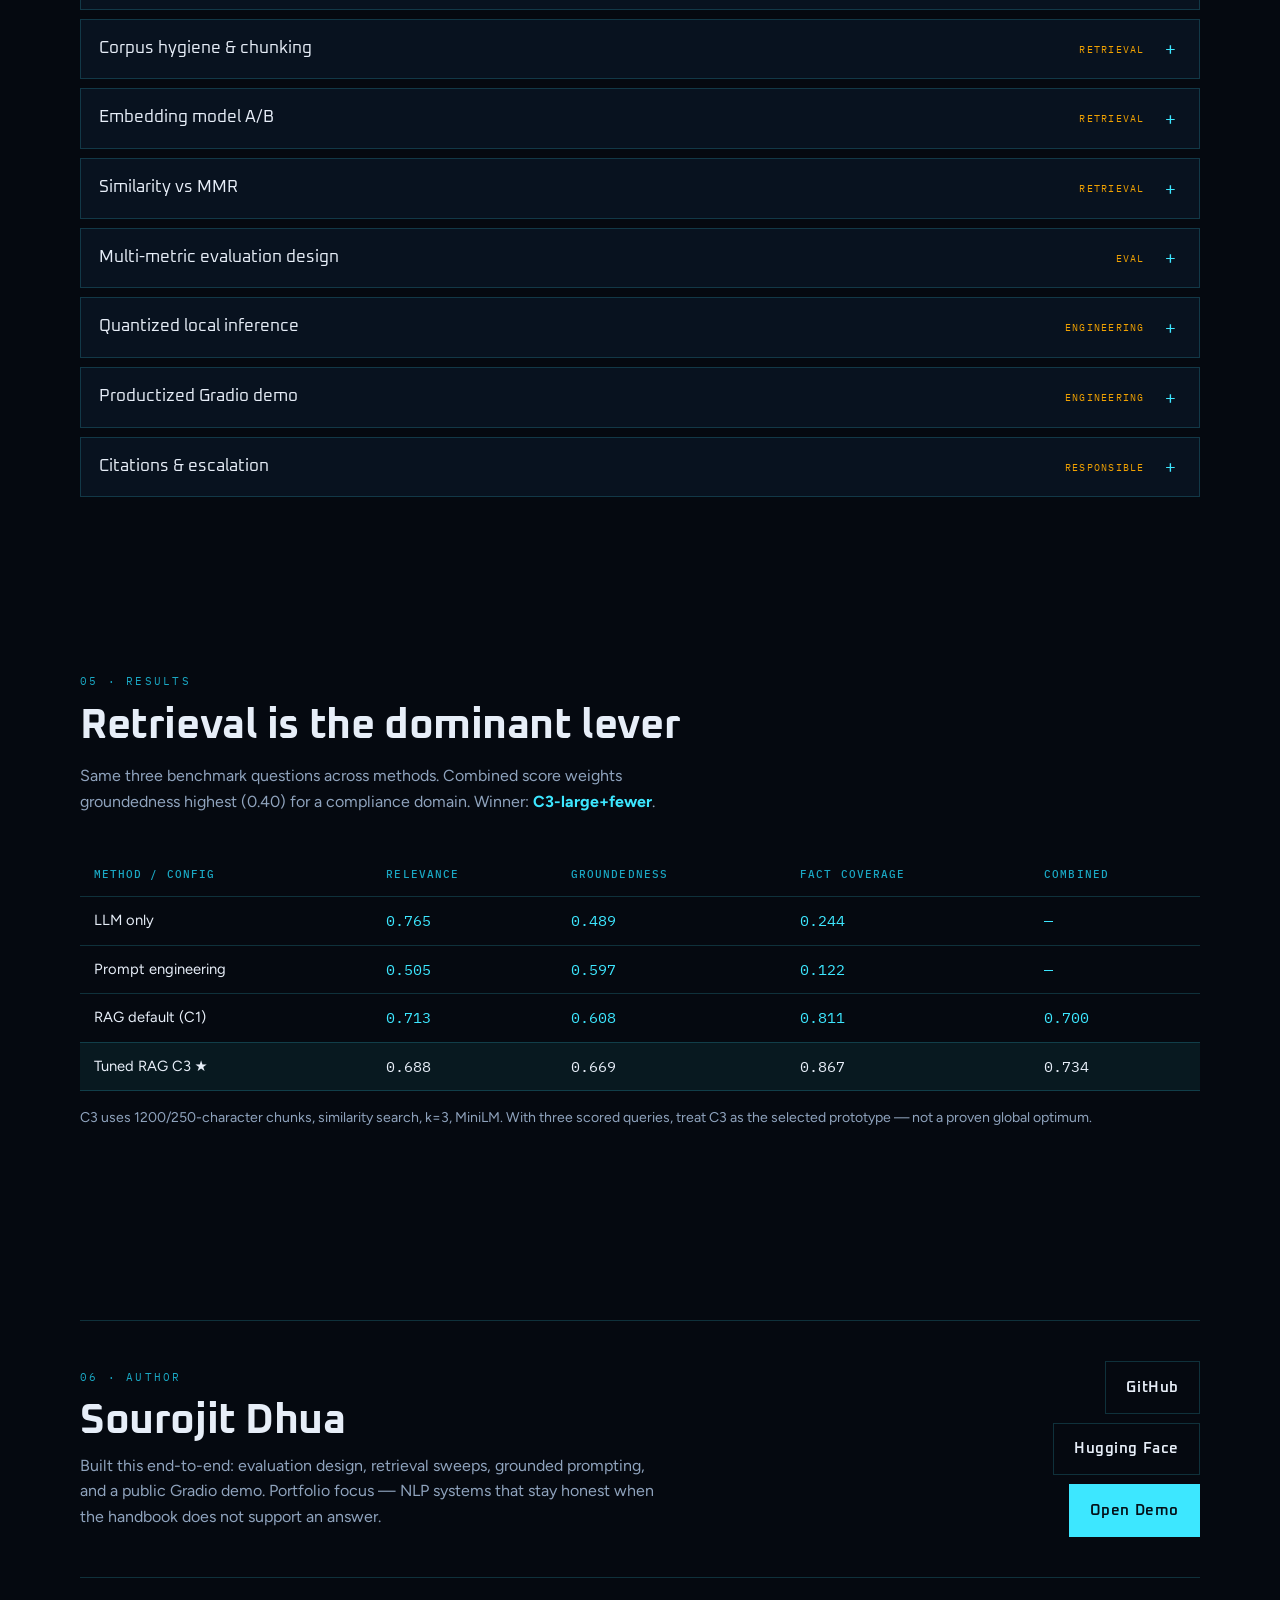
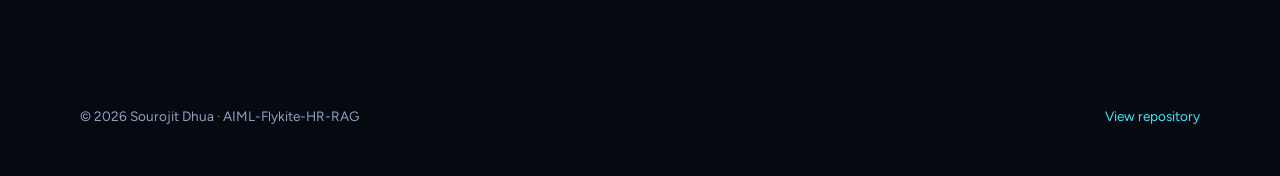
==== commit 1f203e35: "Restore right-side takeoff video box using the provided plane clip." ====
--- a/docs/index.html
+++ b/docs/index.html
@@ -11,7 +11,7 @@
   <link rel="preconnect" href="https://fonts.googleapis.com" />
   <link rel="preconnect" href="https://fonts.gstatic.com" crossorigin />
   <link href="https://fonts.googleapis.com/css2?family=Figtree:wght@400;500;600&family=IBM+Plex+Mono:wght@400;500&family=Oxanium:wght@500;600;700&display=swap" rel="stylesheet" />
-  <link rel="stylesheet" href="styles.css?v=5" />
+  <link rel="stylesheet" href="styles.css?v=6" />
 </head>
 <body>
   <nav class="site-nav" id="nav" aria-label="Primary">
@@ -28,69 +28,36 @@
   </nav>
 
   <header class="hero" id="top">
-    <div class="hero-flight" aria-hidden="true">
-      <div class="flight-sky"></div>
-      <div class="flight-stars"></div>
-      <div class="flight-horizon"></div>
-      <div class="flight-runway">
-        <span class="centerline"></span>
-        <span class="edge left"></span>
-        <span class="edge right"></span>
-        <span class="light l1"></span>
-        <span class="light l2"></span>
-        <span class="light l3"></span>
-        <span class="light l4"></span>
-        <span class="light l5"></span>
-        <span class="light l6"></span>
-      </div>
-      <svg class="flight-planes" viewBox="0 0 800 600" preserveAspectRatio="xMidYMid slice">
-        <defs>
-          <linearGradient id="jetBody" x1="0" y1="0.5" x2="1" y2="0.5">
-            <stop offset="0%" stop-color="#7f98b8"/>
-            <stop offset="45%" stop-color="#e7eef8"/>
-            <stop offset="100%" stop-color="#3de7ff"/>
-          </linearGradient>
-          <linearGradient id="jetWing" x1="0.5" y1="0" x2="0.5" y2="1">
-            <stop offset="0%" stop-color="#c9d7ea"/>
-            <stop offset="100%" stop-color="#3de7ff"/>
-          </linearGradient>
-          <filter id="softGlow" x="-50%" y="-50%" width="200%" height="200%">
-            <feGaussianBlur stdDeviation="1.8" result="b"/>
-            <feMerge>
-              <feMergeNode in="b"/>
-              <feMergeNode in="SourceGraphic"/>
-            </feMerge>
-          </filter>
-          <!-- Side-view airliner used by each departure -->
-          <g id="airliner">
-            <ellipse class="jet-trail" cx="-18" cy="28" rx="34" ry="5" opacity="0.35"/>
-            <path class="jet-shape" d="M8 30
-              C18 24, 40 20, 70 19
-              L118 18 L150 19 L168 21 L176 24
-              L168 27 L150 29 L118 30
-              L86 31 L70 32 L48 34 L28 35 L14 34 Z"/>
-            <path fill="url(#jetWing)" d="M72 22 L108 8 L118 10 L92 24 Z"/>
-            <path fill="url(#jetWing)" d="M78 30 L104 48 L114 45 L90 31 Z" opacity="0.85"/>
-            <path fill="#d7e6f7" d="M150 19 L164 12 L168 14 L156 22 Z"/>
-            <circle class="jet-light" cx="174" cy="24" r="2.6"/>
-            <circle cx="96" cy="34" r="2" fill="#f0a202" opacity="0.9"/>
-          </g>
-        </defs>
-        <use class="jet jet-a" href="#airliner" filter="url(#softGlow)"/>
-        <use class="jet jet-b" href="#airliner" filter="url(#softGlow)"/>
-        <use class="jet jet-c" href="#airliner" filter="url(#softGlow)"/>
-      </svg>
-      <div class="flight-wash"></div>
+    <div class="hero-atmosphere" aria-hidden="true">
+      <div class="grid-fade"></div>
+      <div class="horizon"></div>
+      <div class="beacon b1"></div>
+      <div class="beacon b3"></div>
     </div>
-
-    <div class="hero-copy wrap">
-      <p class="eyebrow">Sourojit Dhua · NLP + RAG Capstone</p>
-      <h1>Flykite HR Policy <span class="accent">Q&amp;A</span></h1>
-      <p class="hero-lead">Grounded answers from the official handbook — retrieved, cited, and tuned for compliance-safe self-service.</p>
-      <div class="cta-row">
-        <a class="btn btn-primary" href="https://huggingface.co/spaces/sourojitd/airline-hr-policy-bot" target="_blank" rel="noopener">Live Demo</a>
-        <a class="btn btn-ghost" href="https://github.com/sourojitd/AIML-Flykite-HR-RAG/blob/main/Sourojit_FlykiteHRPolicyQnA_FinalReport.pdf" target="_blank" rel="noopener">Read Report</a>
-        <a class="btn btn-amber" href="https://github.com/sourojitd/AIML-Flykite-HR-RAG" target="_blank" rel="noopener">GitHub</a>
+    <div class="hero-stage wrap">
+      <div class="hero-copy">
+        <p class="eyebrow">Sourojit Dhua · NLP + RAG Capstone</p>
+        <h1>Flykite HR Policy <span class="accent">Q&amp;A</span></h1>
+        <p class="hero-lead">Grounded answers from the official handbook — retrieved, cited, and tuned for compliance-safe self-service.</p>
+        <div class="cta-row">
+          <a class="btn btn-primary" href="https://huggingface.co/spaces/sourojitd/airline-hr-policy-bot" target="_blank" rel="noopener">Live Demo</a>
+          <a class="btn btn-ghost" href="https://github.com/sourojitd/AIML-Flykite-HR-RAG/blob/main/Sourojit_FlykiteHRPolicyQnA_FinalReport.pdf" target="_blank" rel="noopener">Read Report</a>
+          <a class="btn btn-amber" href="https://github.com/sourojitd/AIML-Flykite-HR-RAG" target="_blank" rel="noopener">GitHub</a>
+        </div>
+      </div>
+      <div class="hero-flight" aria-hidden="true">
+        <video
+          id="takeoffVideo"
+          class="hero-flight-video"
+          src="assets/plane-takeoff-loop.mp4"
+          autoplay
+          muted
+          playsinline
+          loop
+          preload="auto"
+        ></video>
+        <div class="hero-flight-wash"></div>
+        <div class="hero-flight-frame"></div>
       </div>
     </div>
   </header>
@@ -285,6 +252,6 @@
     <span><a href="https://github.com/sourojitd/AIML-Flykite-HR-RAG">View repository</a></span>
   </footer>
 
-  <script src="app.js?v=4"></script>
+  <script src="app.js?v=6"></script>
 </body>
 </html>
--- a/docs/styles.css
+++ b/docs/styles.css
@@ -145,178 +145,133 @@
   min-height: 100vh;
   min-height: 100dvh;
   display: grid;
-  align-items: end;
-  padding: 7rem 0 4.5rem;
+  align-items: center;
+  padding: 6.5rem 0 3.5rem;
   isolation: isolate;
   overflow: hidden;
 }
 
+.hero-stage {
+  position: relative;
+  z-index: 2;
+  display: grid;
+  grid-template-columns: minmax(0, 1.05fr) minmax(280px, 0.95fr);
+  gap: clamp(1.5rem, 4vw, 3rem);
+  align-items: center;
+}
+
+.hero-atmosphere {
+  position: absolute;
+  inset: 0;
+  z-index: 0;
+  overflow: hidden;
+  pointer-events: none;
+}
+
+.hero-atmosphere .horizon {
+  position: absolute;
+  left: -10%;
+  width: 55%;
+  bottom: 22%;
+  height: 1px;
+  background: linear-gradient(90deg, transparent, rgba(61, 231, 255, 0.45), transparent);
+  box-shadow: 0 0 40px 2px rgba(61, 231, 255, 0.2);
+}
+
+.hero-atmosphere .beacon {
+  position: absolute;
+  width: 6px;
+  height: 6px;
+  border-radius: 50%;
+  background: var(--amber);
+  box-shadow: 0 0 12px 4px rgba(240, 162, 2, 0.55);
+  animation: blink 2.4s ease-in-out infinite;
+}
+
+.hero-atmosphere .beacon.b1 { left: 10%; top: 36%; animation-delay: 0s; }
+.hero-atmosphere .beacon.b3 { left: 22%; top: 58%; animation-delay: 1.4s; background: var(--cyan); box-shadow: 0 0 12px 4px rgba(61, 231, 255, 0.5); }
+
+.hero-atmosphere .grid-fade {
+  position: absolute;
+  inset: 0;
+  width: 58%;
+  background-image:
+    linear-gradient(rgba(61, 231, 255, 0.04) 1px, transparent 1px),
+    linear-gradient(90deg, rgba(61, 231, 255, 0.04) 1px, transparent 1px);
+  background-size: 64px 64px;
+  mask-image: radial-gradient(ellipse 80% 70% at 30% 45%, #000 15%, transparent 75%);
+}
+
 .hero-copy {
+  max-width: 560px;
   position: relative;
   z-index: 3;
-  max-width: 560px;
-}
-
-/* Right-side looping takeoff scene (background layer) */
+}
+
 .hero-flight {
-  position: absolute;
-  top: 0;
-  right: 0;
-  bottom: 0;
-  width: min(58vw, 780px);
-  z-index: 1;
+  position: relative;
+  min-height: min(62vh, 520px);
+  border: 1px solid rgba(61, 231, 255, 0.2);
+  background: #070b14;
   overflow: hidden;
-  pointer-events: none;
-}
-
-.flight-sky {
-  position: absolute;
-  inset: 0;
-  background:
-    radial-gradient(ellipse 70% 55% at 70% 30%, rgba(61, 231, 255, 0.14), transparent 60%),
-    radial-gradient(ellipse 50% 40% at 40% 70%, rgba(240, 162, 2, 0.08), transparent 55%),
-    linear-gradient(180deg, #07101c 0%, #0a1628 48%, #101f33 100%);
-}
-
-.flight-stars {
-  position: absolute;
-  inset: 0;
-  opacity: 0.55;
-  background-image:
-    radial-gradient(1px 1px at 18% 22%, rgba(231, 238, 248, 0.9), transparent),
-    radial-gradient(1px 1px at 42% 14%, rgba(231, 238, 248, 0.7), transparent),
-    radial-gradient(1.5px 1.5px at 66% 28%, rgba(61, 231, 255, 0.85), transparent),
-    radial-gradient(1px 1px at 78% 12%, rgba(231, 238, 248, 0.65), transparent),
-    radial-gradient(1px 1px at 88% 36%, rgba(231, 238, 248, 0.75), transparent),
-    radial-gradient(1.5px 1.5px at 30% 40%, rgba(231, 238, 248, 0.55), transparent);
-  animation: star-twinkle 5s ease-in-out infinite;
-}
-
-.flight-horizon {
-  position: absolute;
-  left: 8%;
-  right: 8%;
-  bottom: 34%;
-  height: 1px;
-  background: linear-gradient(90deg, transparent, rgba(61, 231, 255, 0.55), transparent);
-  box-shadow: 0 0 24px 2px rgba(61, 231, 255, 0.25);
-}
-
-.flight-runway {
-  position: absolute;
-  left: 50%;
-  bottom: -4%;
-  width: 72%;
-  height: 48%;
-  transform: translateX(-50%) perspective(520px) rotateX(62deg);
-  transform-origin: bottom center;
-  background:
-    linear-gradient(180deg, rgba(18, 35, 58, 0.2), rgba(7, 11, 20, 0.85)),
-    repeating-linear-gradient(
-      90deg,
-      transparent 0 38px,
-      rgba(231, 238, 248, 0.16) 38px 42px
-    );
-  border-left: 2px solid rgba(61, 231, 255, 0.25);
-  border-right: 2px solid rgba(61, 231, 255, 0.25);
-  mask-image: linear-gradient(180deg, transparent, #000 28%, #000 88%, transparent);
-}
-
-.flight-runway .centerline {
-  position: absolute;
-  left: 50%;
-  top: 0;
-  bottom: 0;
-  width: 3px;
-  transform: translateX(-50%);
-  background: repeating-linear-gradient(
-    180deg,
-    rgba(231, 238, 248, 0.85) 0 18px,
-    transparent 18px 34px
-  );
-  animation: runway-dash 1.1s linear infinite;
-}
-
-.flight-runway .edge {
-  position: absolute;
-  top: 0;
-  bottom: 0;
-  width: 2px;
-  background: rgba(240, 162, 2, 0.55);
-}
-
-.flight-runway .edge.left { left: 10%; }
-.flight-runway .edge.right { right: 10%; }
-
-.flight-runway .light {
-  position: absolute;
-  bottom: 8%;
-  width: 5px;
-  height: 5px;
-  border-radius: 50%;
-  background: var(--amber);
-  box-shadow: 0 0 10px 3px rgba(240, 162, 2, 0.65);
-  animation: blink 1.8s ease-in-out infinite;
-}
-
-.flight-runway .l1 { left: 16%; animation-delay: 0s; }
-.flight-runway .l2 { left: 28%; animation-delay: 0.25s; }
-.flight-runway .l3 { left: 40%; animation-delay: 0.5s; }
-.flight-runway .l4 { left: 58%; animation-delay: 0.75s; background: var(--cyan); box-shadow: 0 0 10px 3px rgba(61, 231, 255, 0.55); }
-.flight-runway .l5 { left: 70%; animation-delay: 1s; }
-.flight-runway .l6 { left: 82%; animation-delay: 1.25s; }
-
-.flight-planes {
+  isolation: isolate;
+}
+
+.hero-flight-video {
   position: absolute;
   inset: 0;
   width: 100%;
   height: 100%;
-  z-index: 2;
-}
-
-.jet {
-  transform-box: fill-box;
-  transform-origin: 50% 50%;
+  object-fit: cover;
+  object-position: center 45%;
+  transform: scale(1.04);
+  filter: saturate(0.82) contrast(1.04) brightness(0.82);
+  transition: opacity 0.45s ease;
+}
+
+.hero-flight-video.is-fading {
   opacity: 0;
-  will-change: transform, opacity;
-}
-
-.jet-shape {
-  fill: url(#jetBody);
-}
-
-.jet-light {
-  fill: #3de7ff;
-}
-
-.jet-trail {
-  fill: none;
-  stroke: rgba(61, 231, 255, 0.55);
-  stroke-width: 2;
-  stroke-linecap: round;
-  stroke-dasharray: 4 8;
-}
-
-.jet-a,
-.jet-b,
-.jet-c {
-  animation-duration: 9s;
-  animation-timing-function: cubic-bezier(0.33, 0.05, 0.35, 1);
-  animation-iteration-count: infinite;
-  animation-fill-mode: both;
-}
-
-.jet-a { animation-name: takeoff-a; }
-.jet-b { animation-name: takeoff-b; animation-delay: 3s; }
-.jet-c { animation-name: takeoff-c; animation-delay: 6s; }
-
-.flight-wash {
+}
+
+.hero-flight-wash {
   position: absolute;
   inset: 0;
-  z-index: 3;
+  z-index: 1;
+  pointer-events: none;
   background:
-    linear-gradient(90deg, #050910 0%, rgba(5, 9, 16, 0.92) 14%, rgba(5, 9, 16, 0.55) 38%, rgba(5, 9, 16, 0.22) 68%, rgba(5, 9, 16, 0.28) 100%),
-    linear-gradient(180deg, rgba(5, 9, 16, 0.35) 0%, transparent 40%, rgba(5, 9, 16, 0.5) 100%);
+    linear-gradient(90deg, rgba(5, 9, 16, 0.72) 0%, rgba(7, 11, 20, 0.35) 35%, rgba(12, 24, 41, 0.28) 70%, rgba(5, 9, 16, 0.4) 100%),
+    linear-gradient(180deg, rgba(5, 9, 16, 0.28) 0%, transparent 35%, rgba(5, 9, 16, 0.45) 100%),
+    radial-gradient(ellipse 80% 70% at 60% 40%, rgba(61, 231, 255, 0.1), transparent 65%);
+}
+
+.hero-flight-frame {
+  position: absolute;
+  inset: 0;
+  z-index: 2;
+  pointer-events: none;
+  box-shadow: inset 0 0 80px rgba(5, 9, 16, 0.45);
+}
+
+.hero-flight-frame::before,
+.hero-flight-frame::after {
+  content: "";
+  position: absolute;
+  width: 18px;
+  height: 18px;
+  border-color: rgba(61, 231, 255, 0.55);
+  border-style: solid;
+}
+
+.hero-flight-frame::before {
+  top: 10px;
+  left: 10px;
+  border-width: 1px 0 0 1px;
+}
+
+.hero-flight-frame::after {
+  right: 10px;
+  bottom: 10px;
+  border-width: 0 1px 1px 0;
 }
 
 .eyebrow {
@@ -780,58 +735,20 @@
   50% { opacity: 1; transform: scale(1.15); }
 }
 
-@keyframes star-twinkle {
-  0%, 100% { opacity: 0.4; }
-  50% { opacity: 0.7; }
-}
-
-@keyframes runway-dash {
-  from { background-position: 0 0; }
-  to { background-position: 0 52px; }
-}
-
-/* Plane rolls, rotates nose-up, climbs out, fades — then next jet starts */
-@keyframes takeoff-a {
-  0%   { opacity: 0; transform: translate(90px, 390px) rotate(-4deg) scale(0.78); }
-  8%   { opacity: 1; }
-  28%  { opacity: 1; transform: translate(220px, 330px) rotate(-8deg) scale(0.9); }
-  55%  { opacity: 1; transform: translate(430px, 170px) rotate(-16deg) scale(1.05); }
-  78%  { opacity: 0.85; transform: translate(640px, 40px) rotate(-22deg) scale(1.12); }
-  100% { opacity: 0; transform: translate(820px, -40px) rotate(-26deg) scale(1.18); }
-}
-
-@keyframes takeoff-b {
-  0%   { opacity: 0; transform: translate(70px, 410px) rotate(-3deg) scale(0.72); }
-  8%   { opacity: 1; }
-  28%  { opacity: 1; transform: translate(210px, 345px) rotate(-7deg) scale(0.86); }
-  55%  { opacity: 1; transform: translate(420px, 185px) rotate(-15deg) scale(1); }
-  78%  { opacity: 0.85; transform: translate(630px, 55px) rotate(-21deg) scale(1.08); }
-  100% { opacity: 0; transform: translate(810px, -30px) rotate(-25deg) scale(1.14); }
-}
-
-@keyframes takeoff-c {
-  0%   { opacity: 0; transform: translate(110px, 400px) rotate(-5deg) scale(0.75); }
-  8%   { opacity: 1; }
-  28%  { opacity: 1; transform: translate(240px, 335px) rotate(-9deg) scale(0.88); }
-  55%  { opacity: 1; transform: translate(450px, 165px) rotate(-17deg) scale(1.02); }
-  78%  { opacity: 0.85; transform: translate(660px, 35px) rotate(-23deg) scale(1.1); }
-  100% { opacity: 0; transform: translate(840px, -50px) rotate(-27deg) scale(1.16); }
-}
-
 @media (max-width: 920px) {
+  .hero-stage {
+    grid-template-columns: 1fr;
+  }
+
   .hero-flight {
-    width: 100%;
-    opacity: 0.9;
-  }
-
-  .flight-wash {
+    min-height: 240px;
+    order: -1;
+  }
+
+  .hero-flight-wash {
     background:
-      linear-gradient(180deg, rgba(5, 9, 16, 0.55) 0%, rgba(5, 9, 16, 0.35) 40%, rgba(5, 9, 16, 0.78) 100%),
-      linear-gradient(90deg, rgba(5, 9, 16, 0.88) 0%, rgba(5, 9, 16, 0.45) 55%, rgba(5, 9, 16, 0.55) 100%);
-  }
-
-  .hero-copy {
-    max-width: 100%;
+      linear-gradient(180deg, rgba(5, 9, 16, 0.2) 0%, rgba(7, 11, 20, 0.45) 55%, rgba(5, 9, 16, 0.72) 100%),
+      radial-gradient(ellipse 80% 70% at 50% 40%, rgba(61, 231, 255, 0.1), transparent 65%);
   }
 }
 
@@ -912,19 +829,7 @@
     transition: none !important;
   }
 
-  .jet-a,
-  .jet-b,
-  .jet-c {
+  .hero-flight-video {
     animation: none !important;
-    opacity: 0.9;
-  }
-
-  .jet-a {
-    transform: translate(360px, 180px) rotate(-14deg) scale(1);
-  }
-
-  .jet-b,
-  .jet-c {
-    opacity: 0;
-  }
-}
+  }
+}
